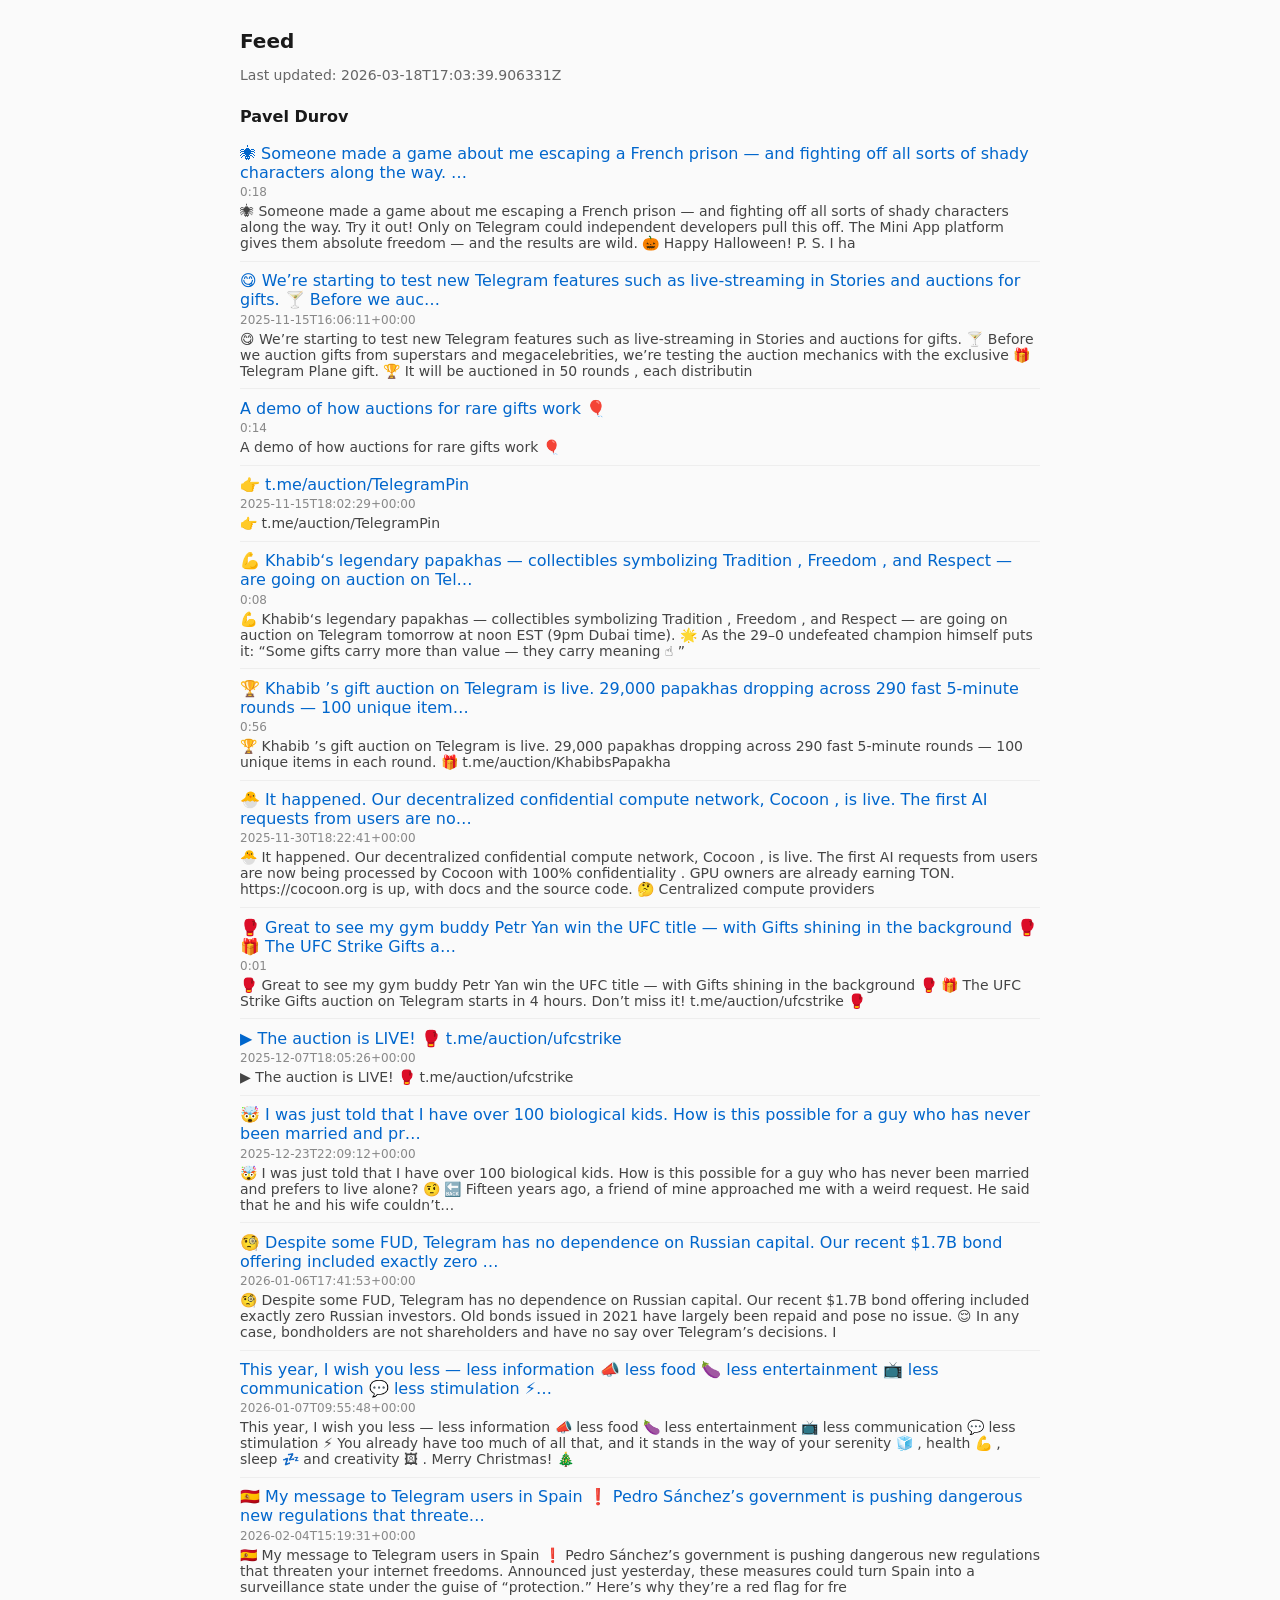
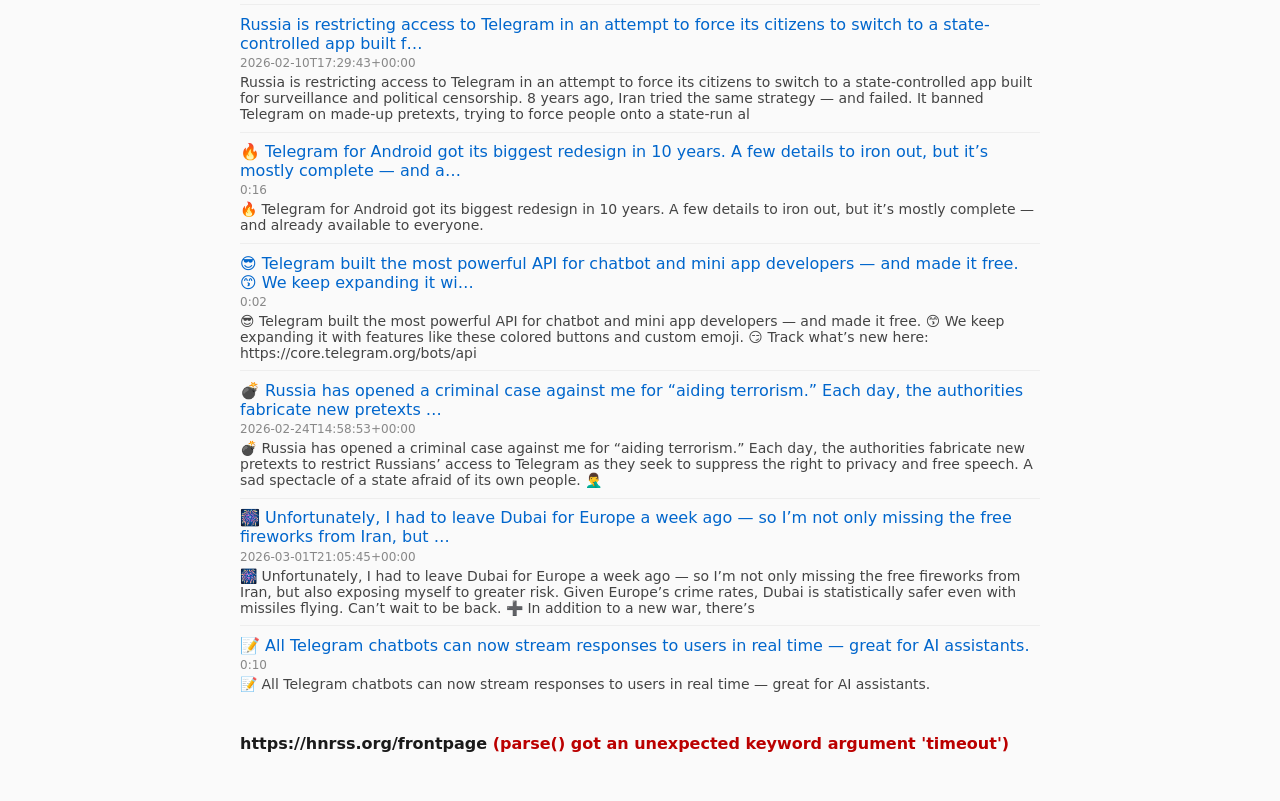
==== index.html @ e2b56150 "fix: add index.html at repo root for Pages when source is root Made-with: Cursor" ====
<!DOCTYPE html>
<html lang="en">
<head>
  <meta charset="UTF-8">
  <meta name="viewport" content="width=device-width, initial-scale=1.0">
  <title>Feed</title>
  <style>
    * { box-sizing: border-box; }
    body { font-family: system-ui, sans-serif; max-width: 52rem; margin: 0 auto; padding: 1rem; color: #1a1a1a; background: #fafafa; }
    h1 { font-size: 1.25rem; margin-bottom: 0.5rem; }
    .meta { color: #666; font-size: 0.875rem; margin-bottom: 1.5rem; }
    section { margin-bottom: 2rem; }
    .source-title { font-size: 1rem; font-weight: 600; margin-bottom: 0.5rem; }
    .source-title a { color: inherit; text-decoration: none; }
    .source-title a:hover { text-decoration: underline; }
    .items { list-style: none; padding: 0; margin: 0; }
    .item { padding: 0.6rem 0; border-bottom: 1px solid #eee; }
    .item:last-child { border-bottom: none; }
    .item a { color: #0066cc; text-decoration: none; }
    .item a:hover { text-decoration: underline; }
    .item-date { font-size: 0.75rem; color: #888; margin-top: 0.2rem; }
    .item-snippet { font-size: 0.875rem; color: #444; margin-top: 0.25rem; }
    #loading { color: #666; }
    #error { color: #b00; }
  </style>
</head>
<body>
  <h1>Feed</h1>
  <p class="meta" id="updated">Loading…</p>
  <div id="content"></div>
  <p id="loading">Loading feed…</p>
  <p id="error" style="display:none;"></p>
  <script>window.FEED_URL = 'docs/data/feed.json';</script>
  <script src="docs/app.js"></script>
</body>
</html>
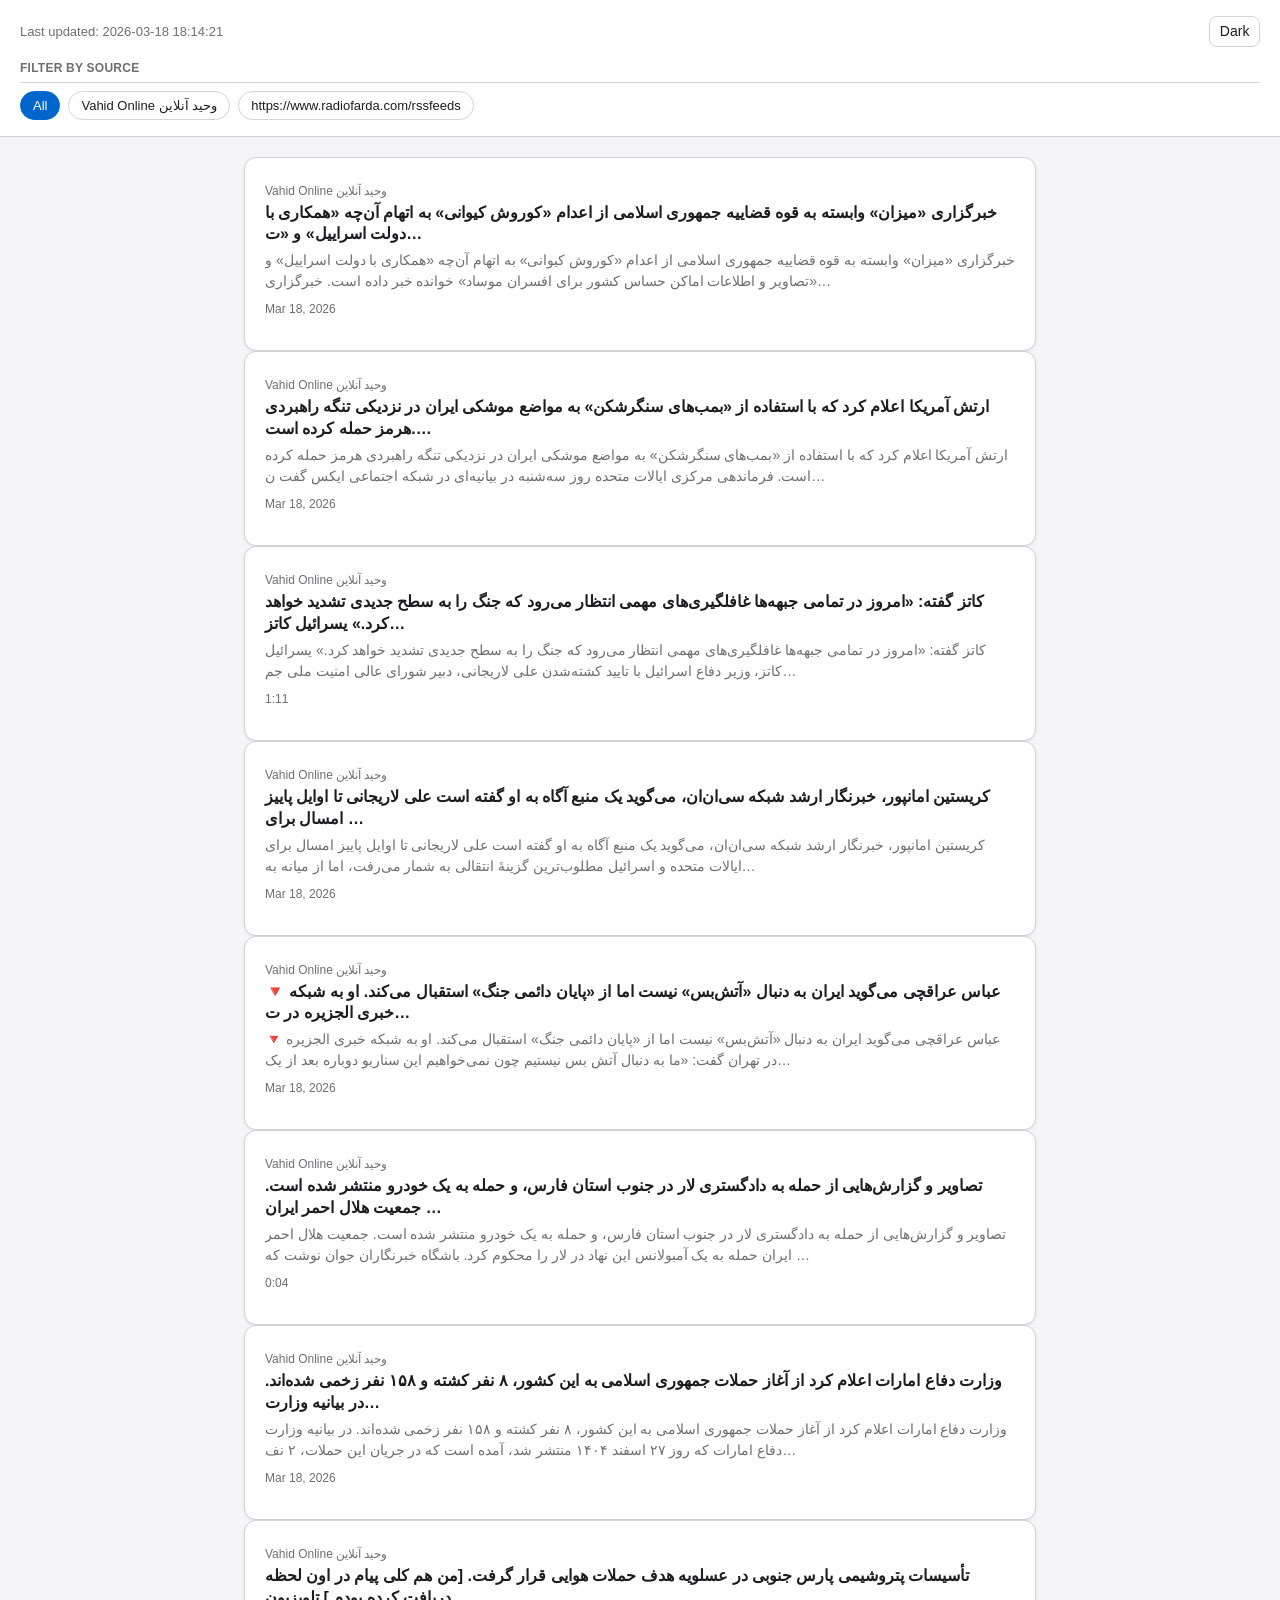
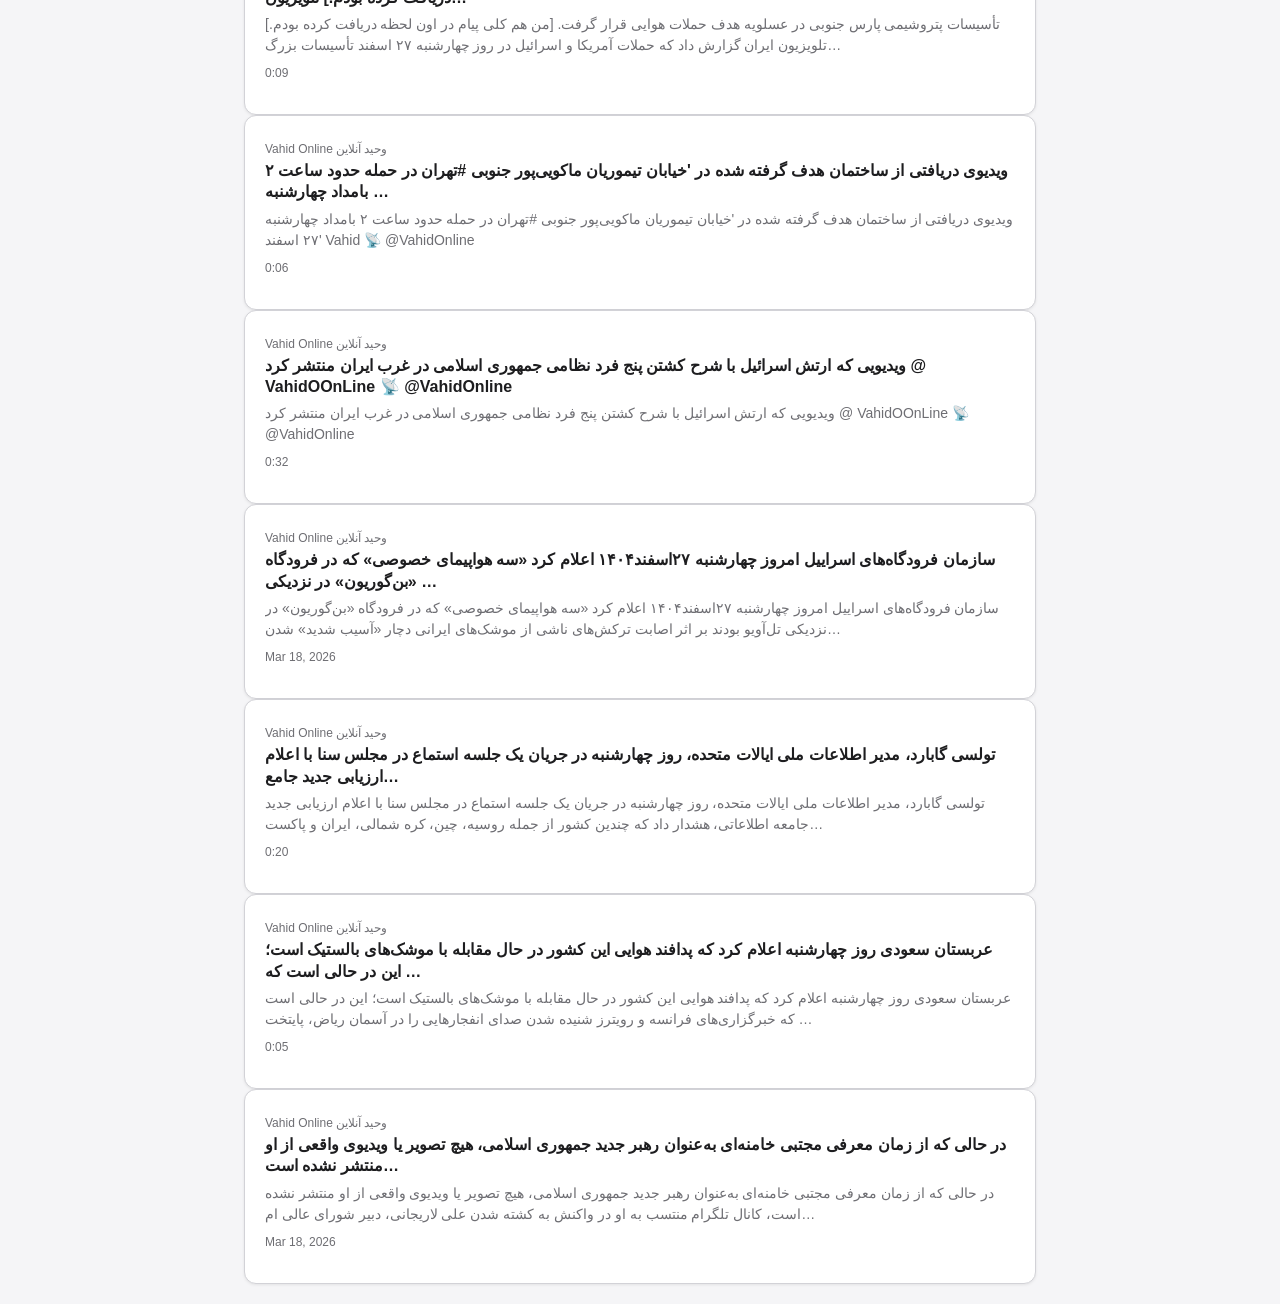
==== commit 5001dac3: "upgrade" ====
--- a/index.html
+++ b/index.html
@@ -4,32 +4,39 @@
   <meta charset="UTF-8">
   <meta name="viewport" content="width=device-width, initial-scale=1.0">
   <title>Feed</title>
-  <style>
-    * { box-sizing: border-box; }
-    body { font-family: system-ui, sans-serif; max-width: 52rem; margin: 0 auto; padding: 1rem; color: #1a1a1a; background: #fafafa; }
-    h1 { font-size: 1.25rem; margin-bottom: 0.5rem; }
-    .meta { color: #666; font-size: 0.875rem; margin-bottom: 1.5rem; }
-    section { margin-bottom: 2rem; }
-    .source-title { font-size: 1rem; font-weight: 600; margin-bottom: 0.5rem; }
-    .source-title a { color: inherit; text-decoration: none; }
-    .source-title a:hover { text-decoration: underline; }
-    .items { list-style: none; padding: 0; margin: 0; }
-    .item { padding: 0.6rem 0; border-bottom: 1px solid #eee; }
-    .item:last-child { border-bottom: none; }
-    .item a { color: #0066cc; text-decoration: none; }
-    .item a:hover { text-decoration: underline; }
-    .item-date { font-size: 0.75rem; color: #888; margin-top: 0.2rem; }
-    .item-snippet { font-size: 0.875rem; color: #444; margin-top: 0.25rem; }
-    #loading { color: #666; }
-    #error { color: #b00; }
-  </style>
+  <link rel="stylesheet" href="docs/styles.css">
 </head>
 <body>
-  <h1>Feed</h1>
-  <p class="meta" id="updated">Loading…</p>
-  <div id="content"></div>
-  <p id="loading">Loading feed…</p>
-  <p id="error" style="display:none;"></p>
+  <header class="app-header">
+    <div class="app-header__row">
+      <div class="app-header__meta">
+        <span id="updated">Loading…</span>
+        <span class="app-header__daterange" id="daterange" aria-hidden="true"></span>
+      </div>
+      <button type="button" class="theme-toggle" id="theme-toggle" aria-label="Toggle theme">Theme</button>
+    </div>
+    <p class="filters-label">Filter by source</p>
+    <div class="filters" id="filters" aria-label="Filter by source"></div>
+  </header>
+
+  <main class="main">
+    <p class="loading" id="loading">Loading feed…</p>
+    <p class="error-msg" id="error" style="display: none;"></p>
+    <ul class="card-list" id="card-list" style="display: none;"></ul>
+  </main>
+
+  <div class="reader-overlay" id="reader-overlay" role="dialog" aria-modal="true" aria-label="Article">
+    <article class="reader" id="reader">
+      <div class="reader__header">
+        <button type="button" class="reader__close" id="reader-close" aria-label="Close">← Back</button>
+        <p class="reader__meta" id="reader-meta"></p>
+        <h1 class="reader__title" id="reader-title"></h1>
+        <a class="reader__open-original" id="reader-original" href="#" target="_blank" rel="noopener">Open original</a>
+      </div>
+      <div class="reader__body" id="reader-body"></div>
+    </article>
+  </div>
+
   <script>window.FEED_URL = 'docs/data/feed.json';</script>
   <script src="docs/app.js"></script>
 </body>
--- a/docs/styles.css
+++ b/docs/styles.css
@@ -0,0 +1,348 @@
+/* Mobile-first feed UI with light/dark theme */
+:root {
+  --bg: #f5f5f7;
+  --bg-elevated: #fff;
+  --text: #1d1d1f;
+  --text-muted: #6e6e73;
+  --accent: #0066cc;
+  --accent-hover: #0052a3;
+  --border: #d2d2d7;
+  --card-shadow: 0 1px 3px rgba(0, 0, 0, 0.08);
+  --reader-bg: #fff;
+  --header-bg: rgba(255, 255, 255, 0.92);
+  --filter-active-bg: #0066cc;
+  --filter-active-text: #fff;
+}
+
+[data-theme="dark"] {
+  --bg: #1c1c1e;
+  --bg-elevated: #2c2c2e;
+  --text: #f5f5f7;
+  --text-muted: #98989d;
+  --accent: #0a84ff;
+  --accent-hover: #409cff;
+  --border: #38383a;
+  --card-shadow: 0 1px 3px rgba(0, 0, 0, 0.3);
+  --reader-bg: #1c1c1e;
+  --header-bg: rgba(28, 28, 30, 0.92);
+  --filter-active-bg: #0a84ff;
+  --filter-active-text: #fff;
+}
+
+*,
+*::before,
+*::after {
+  box-sizing: border-box;
+}
+
+html {
+  font-size: 16px;
+  -webkit-text-size-adjust: 100%;
+}
+
+body {
+  margin: 0;
+  font-family: -apple-system, BlinkMacSystemFont, "Segoe UI", Roboto, "Helvetica Neue", Arial, sans-serif;
+  background: var(--bg);
+  color: var(--text);
+  line-height: 1.5;
+  min-height: 100vh;
+}
+
+/* Header */
+.app-header {
+  position: sticky;
+  top: 0;
+  z-index: 10;
+  background: var(--header-bg);
+  backdrop-filter: saturate(180%) blur(12px);
+  -webkit-backdrop-filter: saturate(180%) blur(12px);
+  border-bottom: 1px solid var(--border);
+  padding: 0.75rem 1rem;
+}
+
+.app-header__row {
+  display: flex;
+  align-items: center;
+  justify-content: space-between;
+  gap: 0.75rem;
+  flex-wrap: wrap;
+}
+
+.app-header__meta {
+  font-size: 0.8125rem;
+  color: var(--text-muted);
+}
+
+.app-header__daterange {
+  display: block;
+  margin-top: 0.25rem;
+}
+
+/* Theme toggle */
+.theme-toggle {
+  display: inline-flex;
+  align-items: center;
+  gap: 0.25rem;
+  padding: 0.4rem 0.6rem;
+  font-size: 0.875rem;
+  background: var(--bg-elevated);
+  border: 1px solid var(--border);
+  border-radius: 8px;
+  color: var(--text);
+  cursor: pointer;
+  -webkit-tap-highlight-color: transparent;
+}
+
+.theme-toggle:hover {
+  background: var(--border);
+}
+
+.theme-toggle:focus-visible {
+  outline: 2px solid var(--accent);
+  outline-offset: 2px;
+}
+
+/* Filters */
+.filters-label {
+  font-size: 0.75rem;
+  font-weight: 600;
+  color: var(--text-muted);
+  margin: 0.75rem 0 0.35rem 0;
+  text-transform: uppercase;
+  letter-spacing: 0.02em;
+}
+
+.filters {
+  display: flex;
+  flex-wrap: wrap;
+  gap: 0.5rem;
+  margin-top: 0.35rem;
+  padding-top: 0.5rem;
+  border-top: 1px solid var(--border);
+}
+
+.filter-chip {
+  padding: 0.35rem 0.75rem;
+  font-size: 0.8125rem;
+  border-radius: 999px;
+  border: 1px solid var(--border);
+  background: var(--bg-elevated);
+  color: var(--text);
+  cursor: pointer;
+  -webkit-tap-highlight-color: transparent;
+}
+
+.filter-chip:hover {
+  border-color: var(--accent);
+  color: var(--accent);
+}
+
+.filter-chip.is-active {
+  background: var(--filter-active-bg);
+  border-color: var(--filter-active-bg);
+  color: var(--filter-active-text);
+}
+
+/* Main content */
+.main {
+  max-width: 52rem;
+  margin: 0 auto;
+  padding: 1rem;
+  padding-bottom: 2rem;
+}
+
+.loading,
+.error-msg {
+  padding: 2rem;
+  text-align: center;
+  color: var(--text-muted);
+}
+
+.error-msg {
+  color: #c00;
+}
+
+[data-theme="dark"] .error-msg {
+  color: #ff6b6b;
+}
+
+/* Card list */
+.card-list {
+  list-style: none;
+  margin: 0;
+  padding: 0;
+  display: flex;
+  flex-direction: column;
+  gap: 0.75rem;
+}
+
+.card {
+  background: var(--bg-elevated);
+  border-radius: 12px;
+  border: 1px solid var(--border);
+  box-shadow: var(--card-shadow);
+  padding: 1rem;
+  cursor: pointer;
+  -webkit-tap-highlight-color: transparent;
+  transition: box-shadow 0.2s, border-color 0.2s;
+}
+
+.card:hover,
+.card:focus-visible {
+  border-color: var(--accent);
+  box-shadow: 0 2px 8px rgba(0, 102, 204, 0.15);
+}
+
+[data-theme="dark"] .card:hover,
+[data-theme="dark"] .card:focus-visible {
+  box-shadow: 0 2px 12px rgba(10, 132, 255, 0.25);
+}
+
+.card__source {
+  font-size: 0.75rem;
+  color: var(--text-muted);
+  margin-bottom: 0.25rem;
+}
+
+.card__title {
+  font-size: 1rem;
+  font-weight: 600;
+  margin: 0 0 0.35rem 0;
+  line-height: 1.35;
+}
+
+.card__snippet {
+  font-size: 0.875rem;
+  color: var(--text-muted);
+  margin: 0;
+  display: -webkit-box;
+  -webkit-line-clamp: 2;
+  -webkit-box-orient: vertical;
+  overflow: hidden;
+}
+
+.card__date {
+  font-size: 0.75rem;
+  color: var(--text-muted);
+  margin-top: 0.5rem;
+}
+
+/* Article reader overlay */
+.reader-overlay {
+  position: fixed;
+  inset: 0;
+  z-index: 20;
+  background: var(--reader-bg);
+  overflow: auto;
+  -webkit-overflow-scrolling: touch;
+  display: none;
+}
+
+.reader-overlay.is-open {
+  display: block;
+}
+
+.reader {
+  max-width: 42rem;
+  margin: 0 auto;
+  padding: 1rem;
+  padding-bottom: 3rem;
+}
+
+.reader__header {
+  position: sticky;
+  top: 0;
+  z-index: 1;
+  background: var(--reader-bg);
+  padding-bottom: 0.75rem;
+  border-bottom: 1px solid var(--border);
+  margin-bottom: 1rem;
+}
+
+.reader__close {
+  display: inline-flex;
+  align-items: center;
+  gap: 0.35rem;
+  padding: 0.5rem 0;
+  font-size: 0.875rem;
+  color: var(--accent);
+  background: none;
+  border: none;
+  cursor: pointer;
+  margin-bottom: 0.5rem;
+  -webkit-tap-highlight-color: transparent;
+}
+
+.reader__close:hover {
+  color: var(--accent-hover);
+}
+
+.reader__meta {
+  font-size: 0.8125rem;
+  color: var(--text-muted);
+  margin-bottom: 0.25rem;
+}
+
+.reader__title {
+  font-size: 1.375rem;
+  font-weight: 700;
+  line-height: 1.3;
+  margin: 0 0 0.75rem 0;
+}
+
+.reader__open-original {
+  display: inline-block;
+  font-size: 0.875rem;
+  color: var(--accent);
+  text-decoration: none;
+  margin-bottom: 1rem;
+}
+
+.reader__open-original:hover {
+  text-decoration: underline;
+}
+
+.reader__body {
+  font-size: 1rem;
+  line-height: 1.65;
+  white-space: pre-wrap;
+  word-wrap: break-word;
+}
+
+.reader__body.reader__body--html {
+  white-space: normal;
+}
+
+.reader__body.reader__body--html p {
+  margin: 0 0 0.75rem 0;
+}
+
+/* RTL support */
+[dir="rtl"] .reader__close,
+[dir="rtl"] .reader__open-original {
+  direction: rtl;
+}
+
+/* Larger screens */
+@media (min-width: 640px) {
+  .app-header {
+    padding: 1rem 1.25rem;
+  }
+
+  .main {
+    padding: 1.25rem;
+  }
+
+  .card {
+    padding: 1.25rem;
+  }
+
+  .reader {
+    padding: 1.5rem;
+  }
+
+  .reader__title {
+    font-size: 1.5rem;
+  }
+}
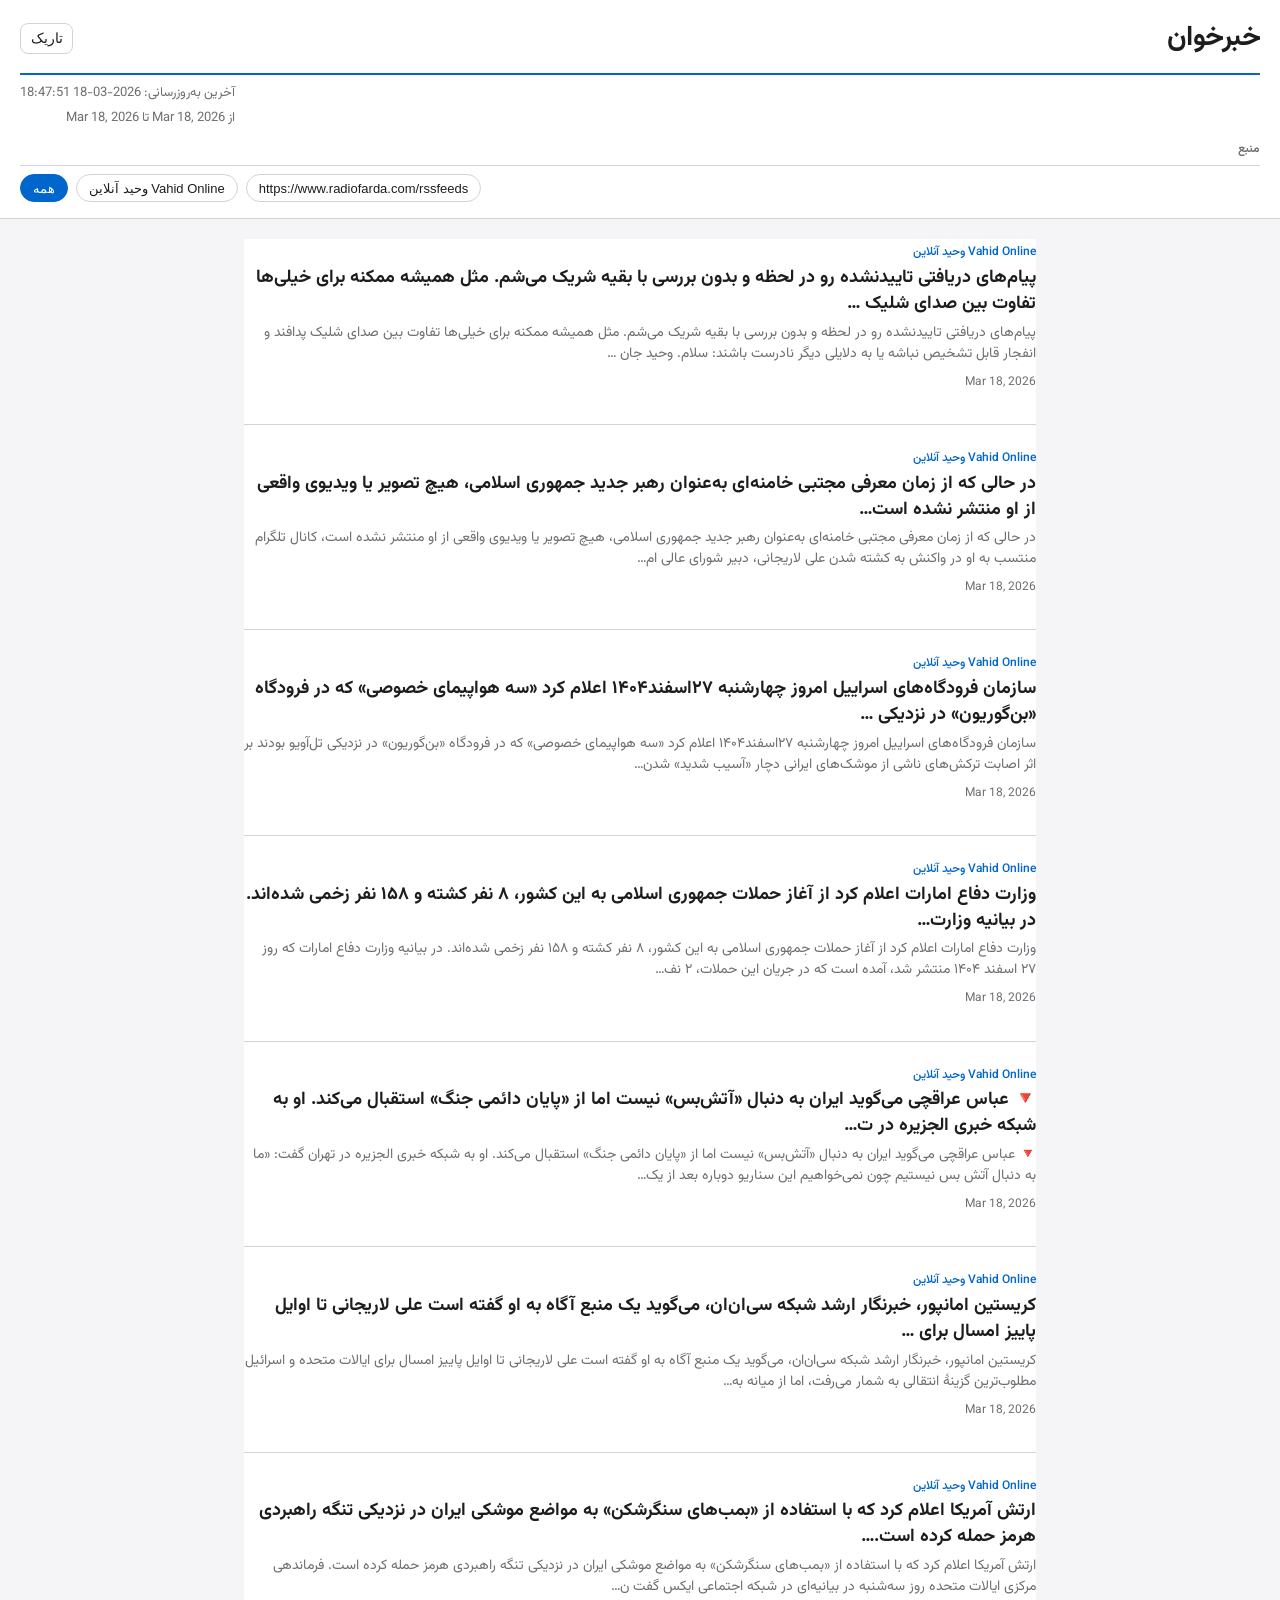
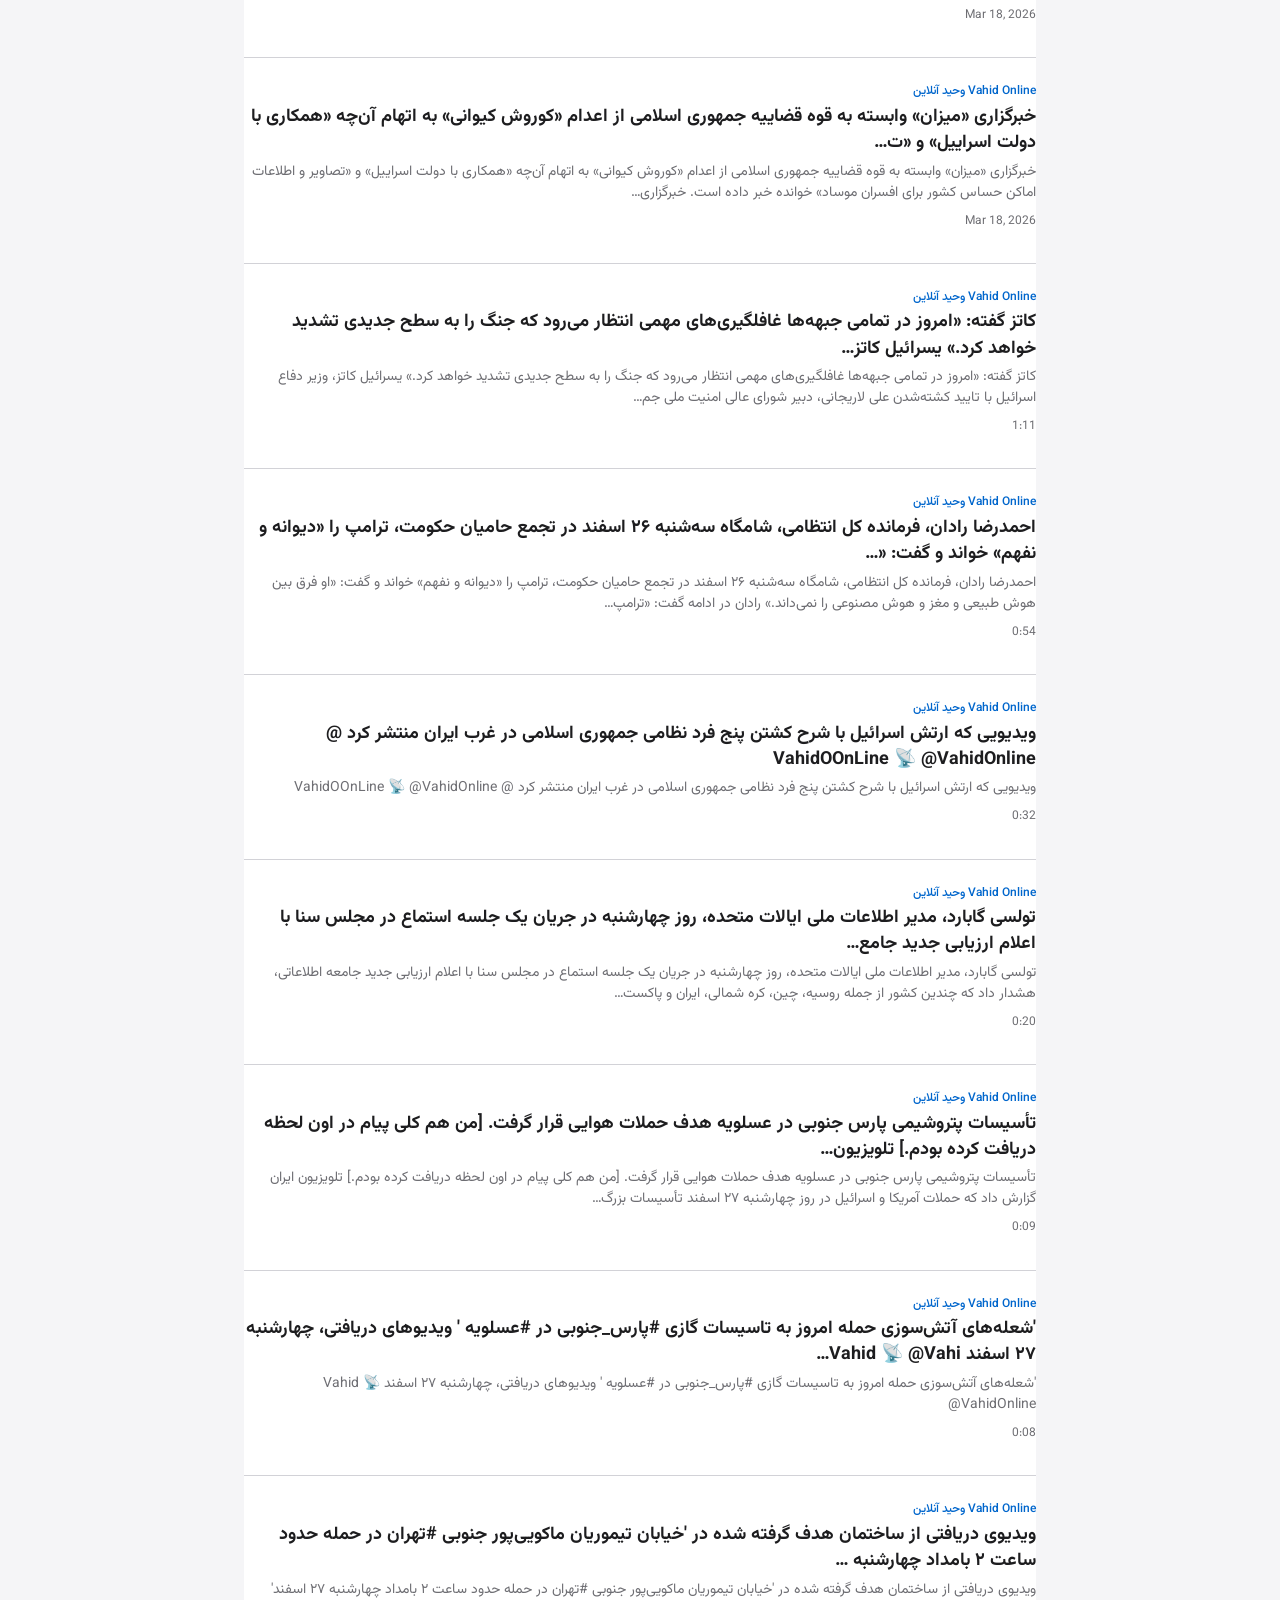
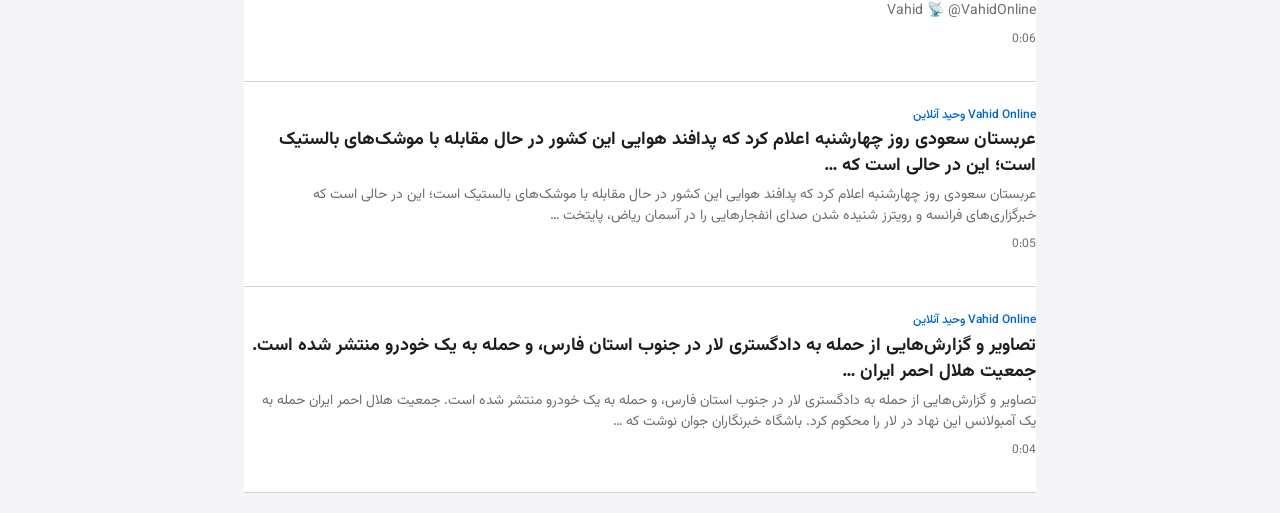
==== commit 1f99ada2: "upgrade" ====
--- a/index.html
+++ b/index.html
@@ -1,37 +1,43 @@
 <!DOCTYPE html>
-<html lang="en">
+<html lang="fa" dir="rtl">
 <head>
   <meta charset="UTF-8">
   <meta name="viewport" content="width=device-width, initial-scale=1.0">
-  <title>Feed</title>
+  <title>خبرخوان</title>
+  <link rel="preconnect" href="https://fonts.googleapis.com">
+  <link rel="preconnect" href="https://fonts.gstatic.com" crossorigin>
+  <link href="https://fonts.googleapis.com/css2?family=Vazirmatn:wght@400;500;600;700&display=swap" rel="stylesheet">
   <link rel="stylesheet" href="docs/styles.css">
 </head>
 <body>
   <header class="app-header">
+    <div class="masthead">
+      <h1 class="masthead__title">خبرخوان</h1>
+      <button type="button" class="theme-toggle" id="theme-toggle" aria-label="تم">تم</button>
+    </div>
     <div class="app-header__row">
       <div class="app-header__meta">
-        <span id="updated">Loading…</span>
+        <span id="updated">در حال بارگذاری…</span>
         <span class="app-header__daterange" id="daterange" aria-hidden="true"></span>
       </div>
-      <button type="button" class="theme-toggle" id="theme-toggle" aria-label="Toggle theme">Theme</button>
     </div>
-    <p class="filters-label">Filter by source</p>
-    <div class="filters" id="filters" aria-label="Filter by source"></div>
+    <p class="filters-label">منبع</p>
+    <div class="filters" id="filters" aria-label="فیلتر بر اساس منبع"></div>
   </header>
 
   <main class="main">
-    <p class="loading" id="loading">Loading feed…</p>
+    <p class="loading" id="loading">در حال بارگذاری…</p>
     <p class="error-msg" id="error" style="display: none;"></p>
     <ul class="card-list" id="card-list" style="display: none;"></ul>
   </main>
 
-  <div class="reader-overlay" id="reader-overlay" role="dialog" aria-modal="true" aria-label="Article">
+  <div class="reader-overlay" id="reader-overlay" role="dialog" aria-modal="true" aria-label="مطلب">
     <article class="reader" id="reader">
       <div class="reader__header">
-        <button type="button" class="reader__close" id="reader-close" aria-label="Close">← Back</button>
+        <button type="button" class="reader__close" id="reader-close" aria-label="بستن">← بازگشت</button>
         <p class="reader__meta" id="reader-meta"></p>
         <h1 class="reader__title" id="reader-title"></h1>
-        <a class="reader__open-original" id="reader-original" href="#" target="_blank" rel="noopener">Open original</a>
+        <a class="reader__open-original" id="reader-original" href="#" target="_blank" rel="noopener">متن اصلی</a>
       </div>
       <div class="reader__body" id="reader-body"></div>
     </article>
--- a/docs/styles.css
+++ b/docs/styles.css
@@ -1,4 +1,4 @@
-/* Mobile-first feed UI with light/dark theme */
+/* RTL news-style UI with Vazirmatn, light/dark theme */
 :root {
   --bg: #f5f5f7;
   --bg-elevated: #fff;
@@ -12,6 +12,7 @@
   --header-bg: rgba(255, 255, 255, 0.92);
   --filter-active-bg: #0066cc;
   --filter-active-text: #fff;
+  --font: "Vazirmatn", "Vazir", Tahoma, sans-serif;
 }
 
 [data-theme="dark"] {
@@ -38,15 +39,35 @@
 html {
   font-size: 16px;
   -webkit-text-size-adjust: 100%;
+  direction: rtl;
 }
 
 body {
   margin: 0;
-  font-family: -apple-system, BlinkMacSystemFont, "Segoe UI", Roboto, "Helvetica Neue", Arial, sans-serif;
+  font-family: var(--font);
   background: var(--bg);
   color: var(--text);
-  line-height: 1.5;
+  line-height: 1.6;
   min-height: 100vh;
+  text-align: right;
+}
+
+/* Masthead (news-style) */
+.masthead {
+  display: flex;
+  align-items: center;
+  justify-content: space-between;
+  gap: 1rem;
+  padding-bottom: 0.75rem;
+  margin-bottom: 0.5rem;
+  border-bottom: 2px solid var(--accent);
+}
+
+.masthead__title {
+  font-size: 1.5rem;
+  font-weight: 700;
+  margin: 0;
+  letter-spacing: -0.02em;
 }
 
 /* Header */
@@ -64,7 +85,7 @@
 .app-header__row {
   display: flex;
   align-items: center;
-  justify-content: space-between;
+  justify-content: flex-end;
   gap: 0.75rem;
   flex-wrap: wrap;
 }
@@ -109,13 +130,12 @@
   font-weight: 600;
   color: var(--text-muted);
   margin: 0.75rem 0 0.35rem 0;
-  text-transform: uppercase;
-  letter-spacing: 0.02em;
 }
 
 .filters {
   display: flex;
   flex-wrap: wrap;
+  flex-direction: row-reverse;
   gap: 0.5rem;
   margin-top: 0.35rem;
   padding-top: 0.5rem;
@@ -167,49 +187,46 @@
   color: #ff6b6b;
 }
 
-/* Card list */
+/* Card list (news-style) */
 .card-list {
   list-style: none;
   margin: 0;
   padding: 0;
   display: flex;
   flex-direction: column;
-  gap: 0.75rem;
+  gap: 0;
 }
 
 .card {
   background: var(--bg-elevated);
-  border-radius: 12px;
-  border: 1px solid var(--border);
-  box-shadow: var(--card-shadow);
-  padding: 1rem;
+  border-bottom: 1px solid var(--border);
+  padding: 1rem 0;
   cursor: pointer;
   -webkit-tap-highlight-color: transparent;
-  transition: box-shadow 0.2s, border-color 0.2s;
+  transition: background 0.15s;
 }
 
 .card:hover,
 .card:focus-visible {
-  border-color: var(--accent);
-  box-shadow: 0 2px 8px rgba(0, 102, 204, 0.15);
-}
-
-[data-theme="dark"] .card:hover,
-[data-theme="dark"] .card:focus-visible {
-  box-shadow: 0 2px 12px rgba(10, 132, 255, 0.25);
+  background: var(--border);
+}
+
+.card:first-child {
+  padding-top: 0;
 }
 
 .card__source {
   font-size: 0.75rem;
-  color: var(--text-muted);
+  font-weight: 500;
+  color: var(--accent);
   margin-bottom: 0.25rem;
 }
 
 .card__title {
-  font-size: 1rem;
-  font-weight: 600;
+  font-size: 1.0625rem;
+  font-weight: 700;
   margin: 0 0 0.35rem 0;
-  line-height: 1.35;
+  line-height: 1.45;
 }
 
 .card__snippet {
@@ -220,6 +237,7 @@
   -webkit-line-clamp: 2;
   -webkit-box-orient: vertical;
   overflow: hidden;
+  line-height: 1.5;
 }
 
 .card__date {
@@ -318,24 +336,26 @@
   margin: 0 0 0.75rem 0;
 }
 
-/* RTL support */
-[dir="rtl"] .reader__close,
-[dir="rtl"] .reader__open-original {
-  direction: rtl;
-}
-
 /* Larger screens */
 @media (min-width: 640px) {
   .app-header {
     padding: 1rem 1.25rem;
   }
 
+  .masthead__title {
+    font-size: 1.75rem;
+  }
+
   .main {
     padding: 1.25rem;
   }
 
   .card {
-    padding: 1.25rem;
+    padding: 1.25rem 0;
+  }
+
+  .card__title {
+    font-size: 1.125rem;
   }
 
   .reader {
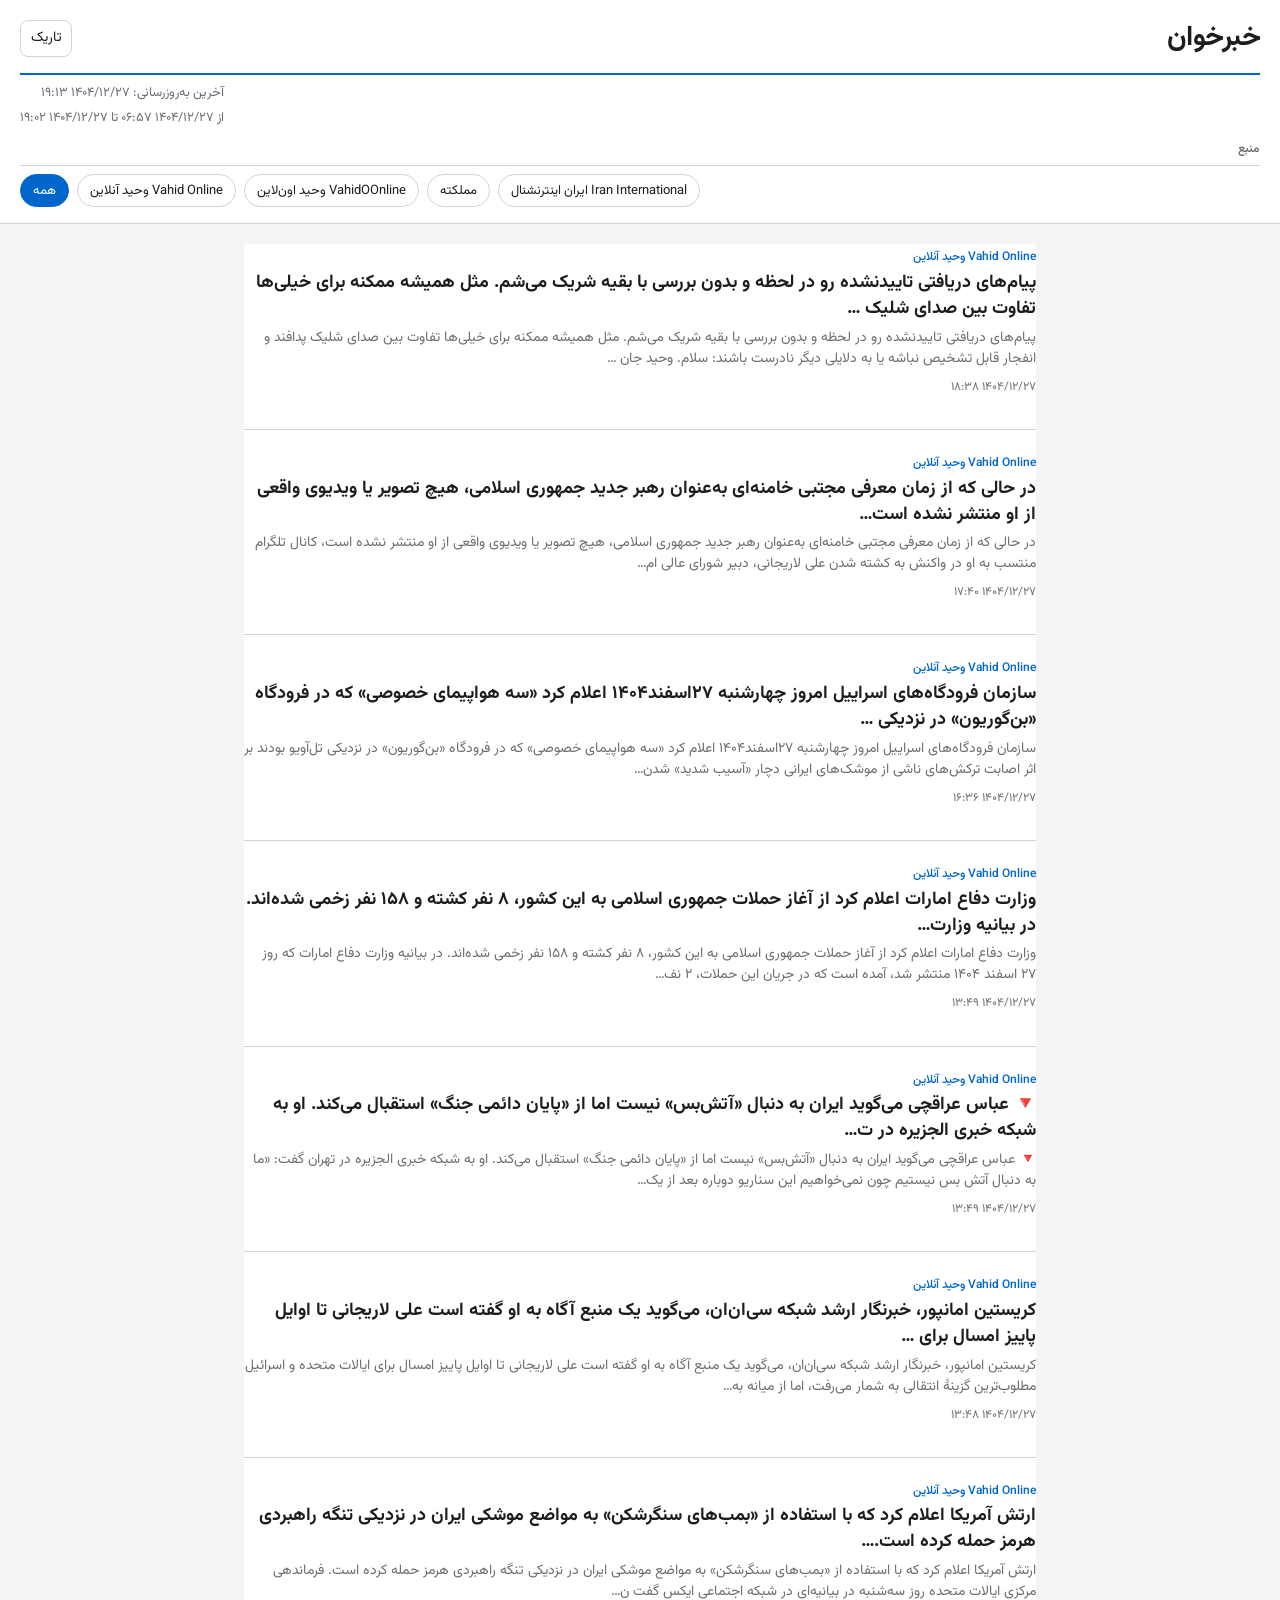
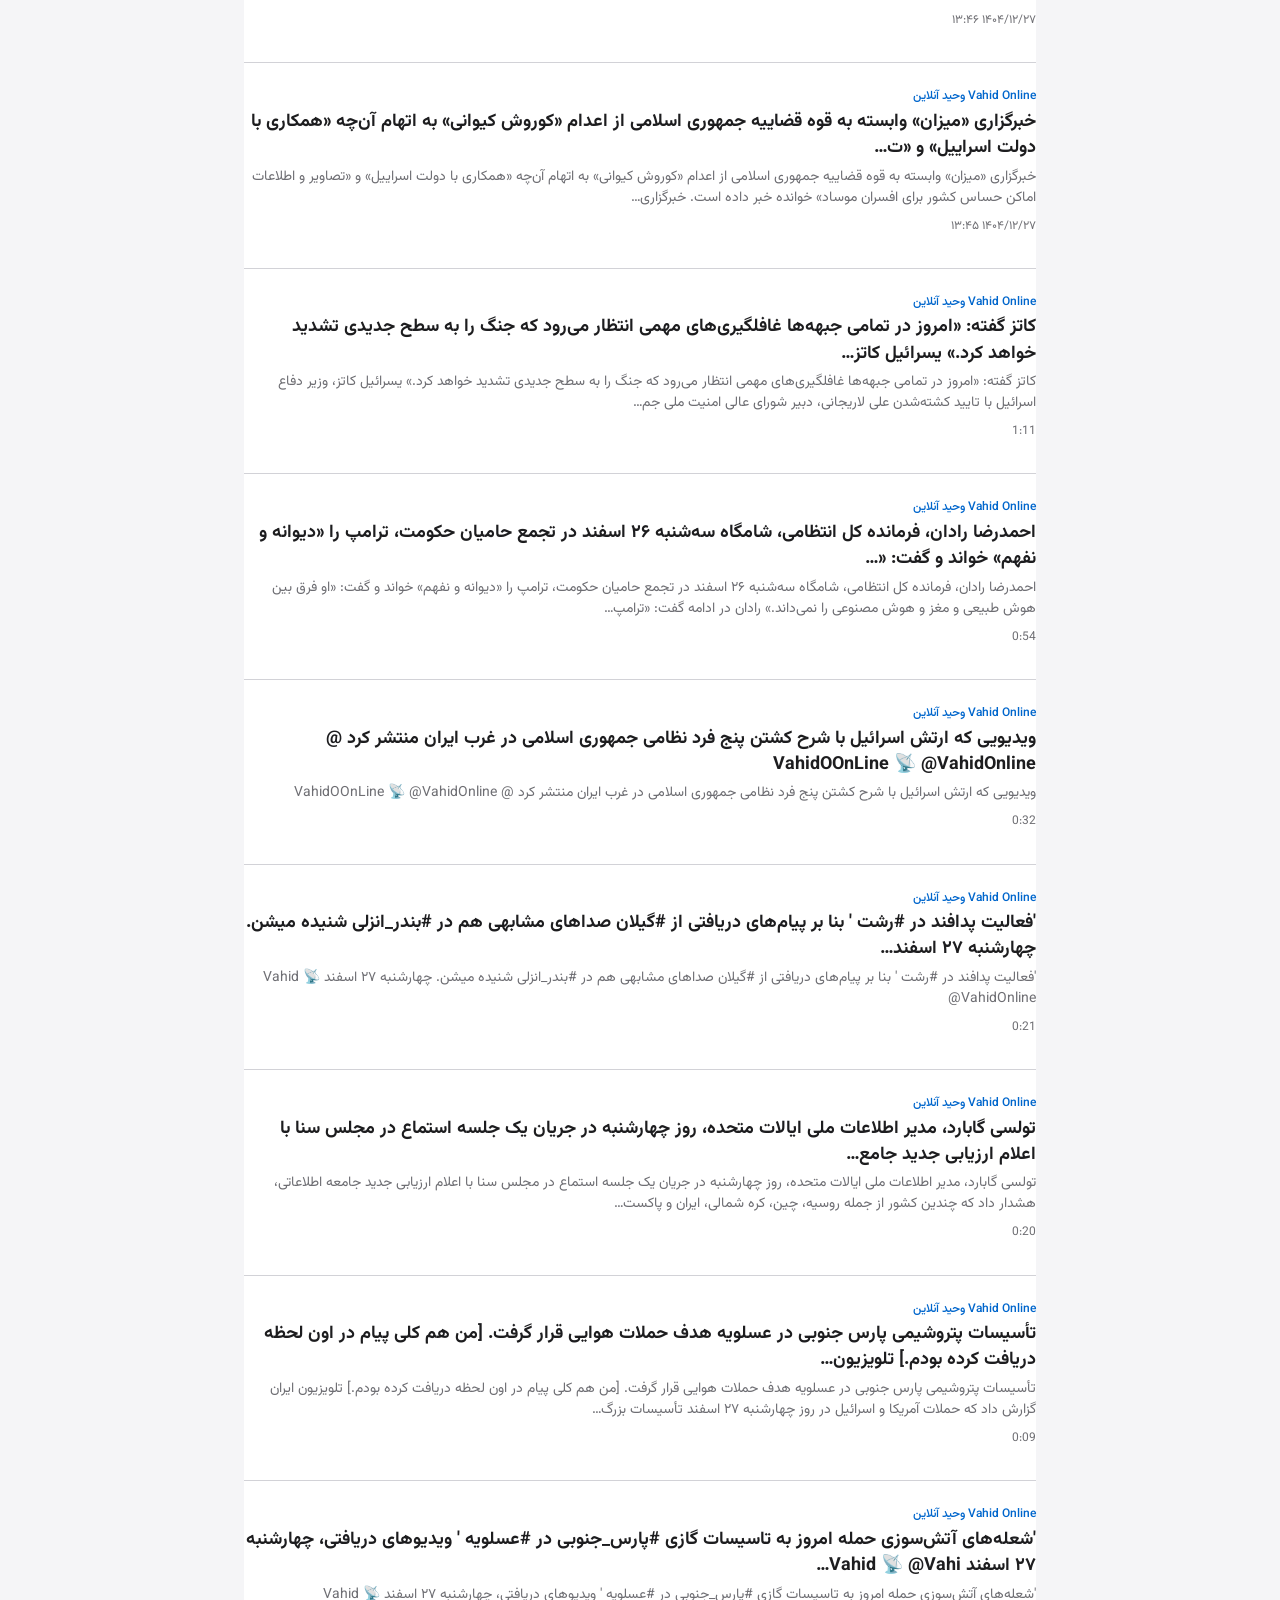
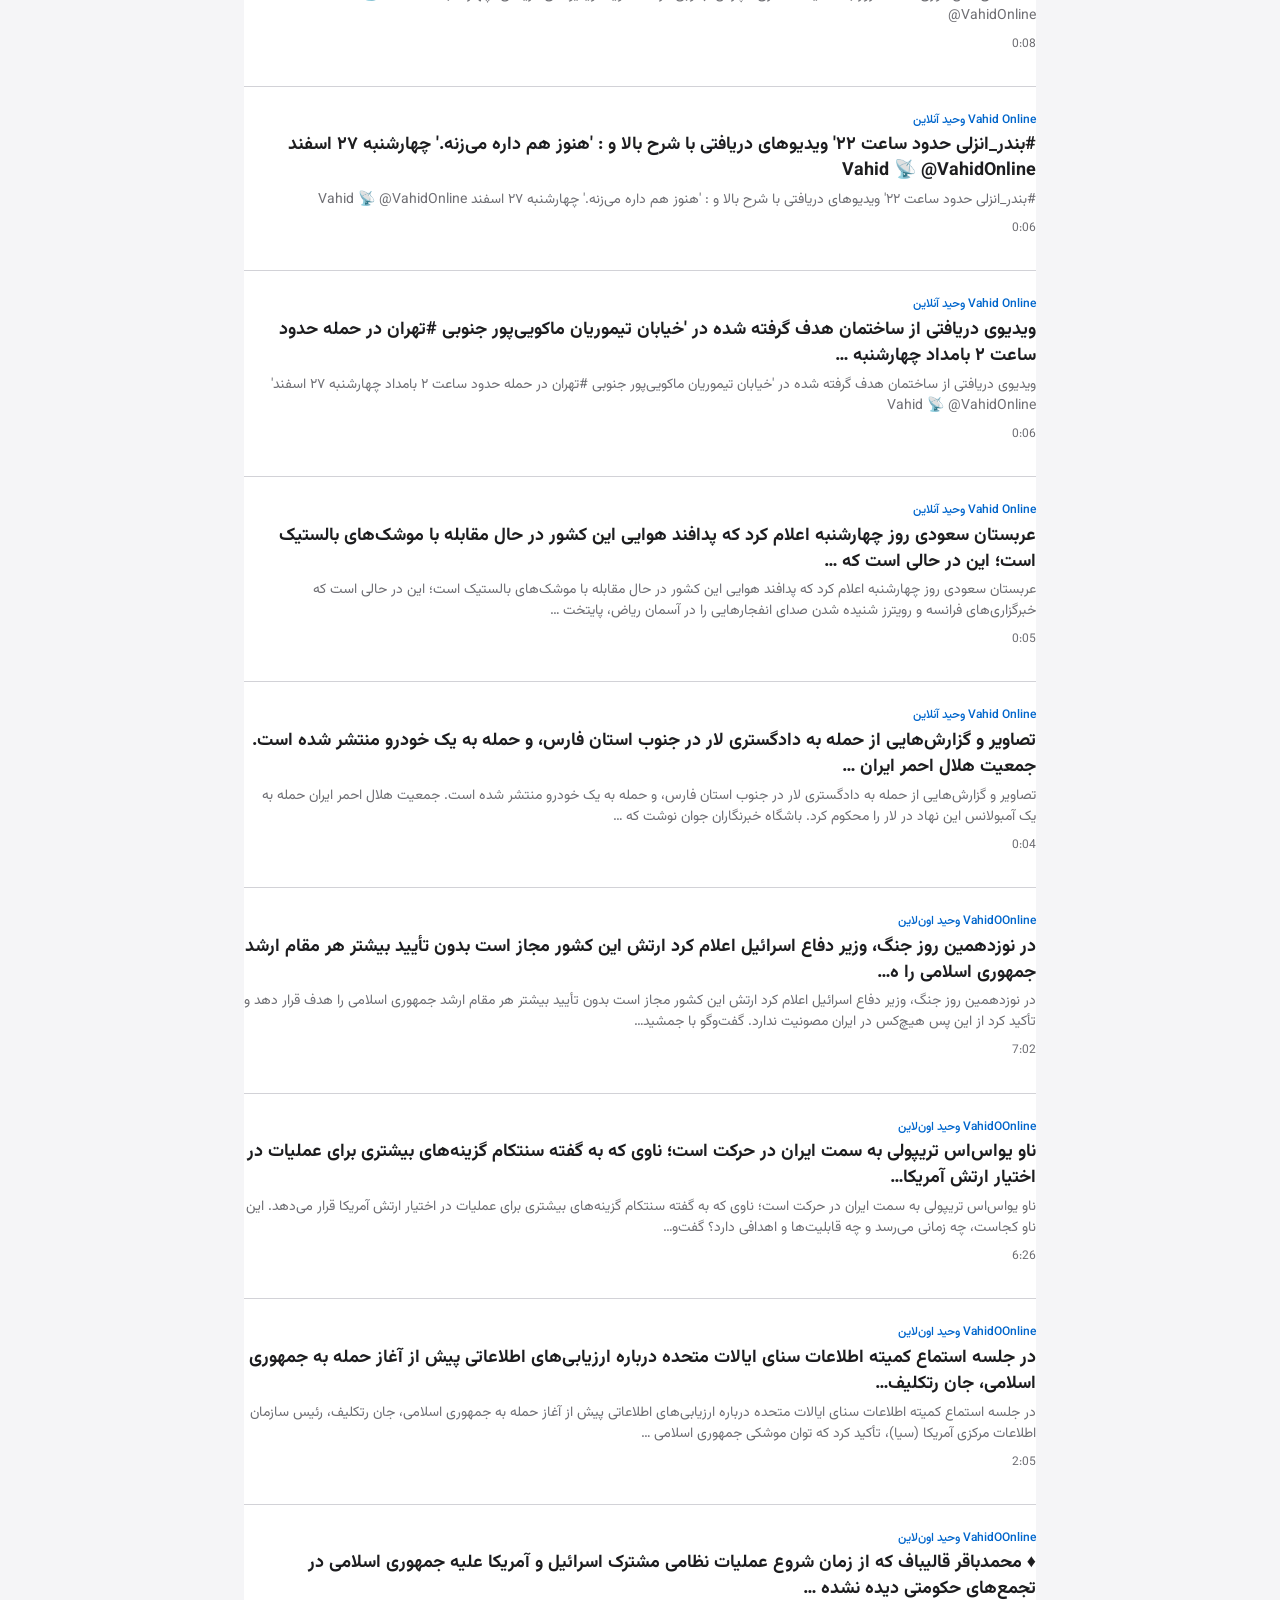
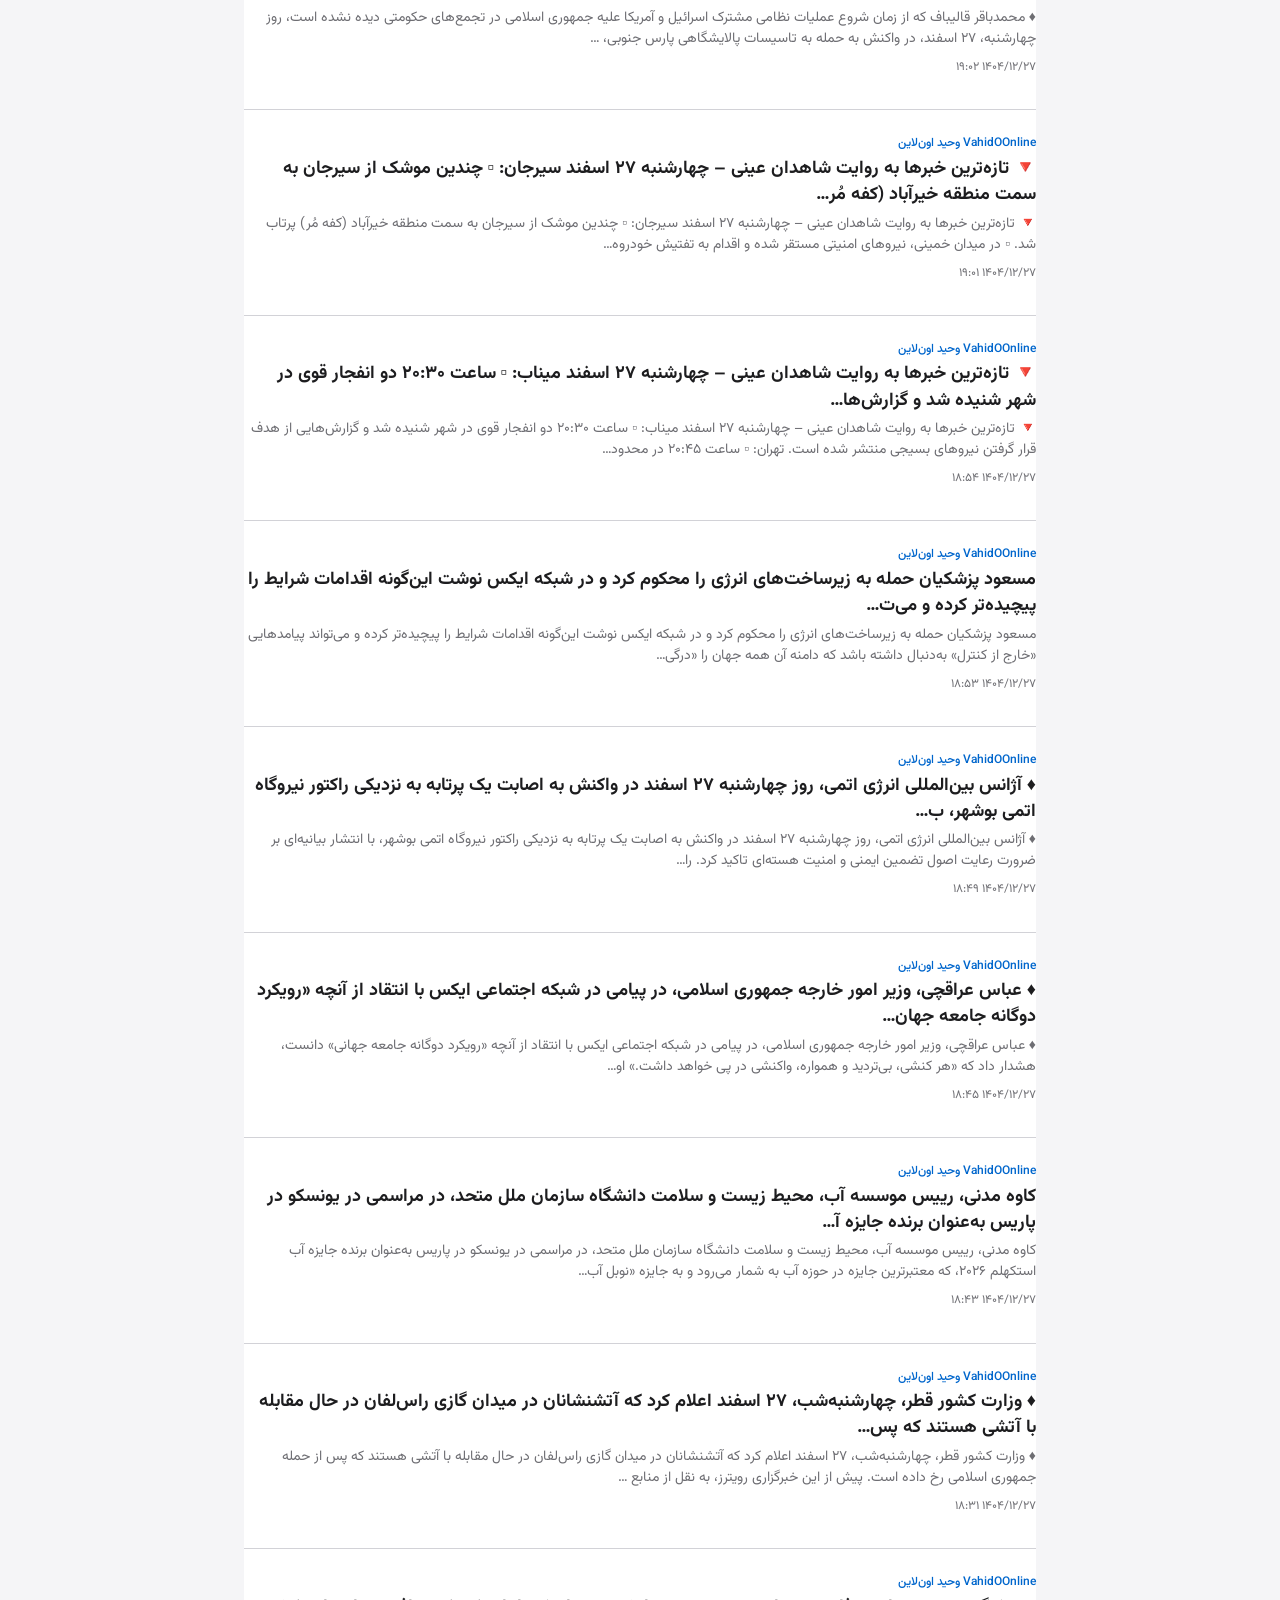
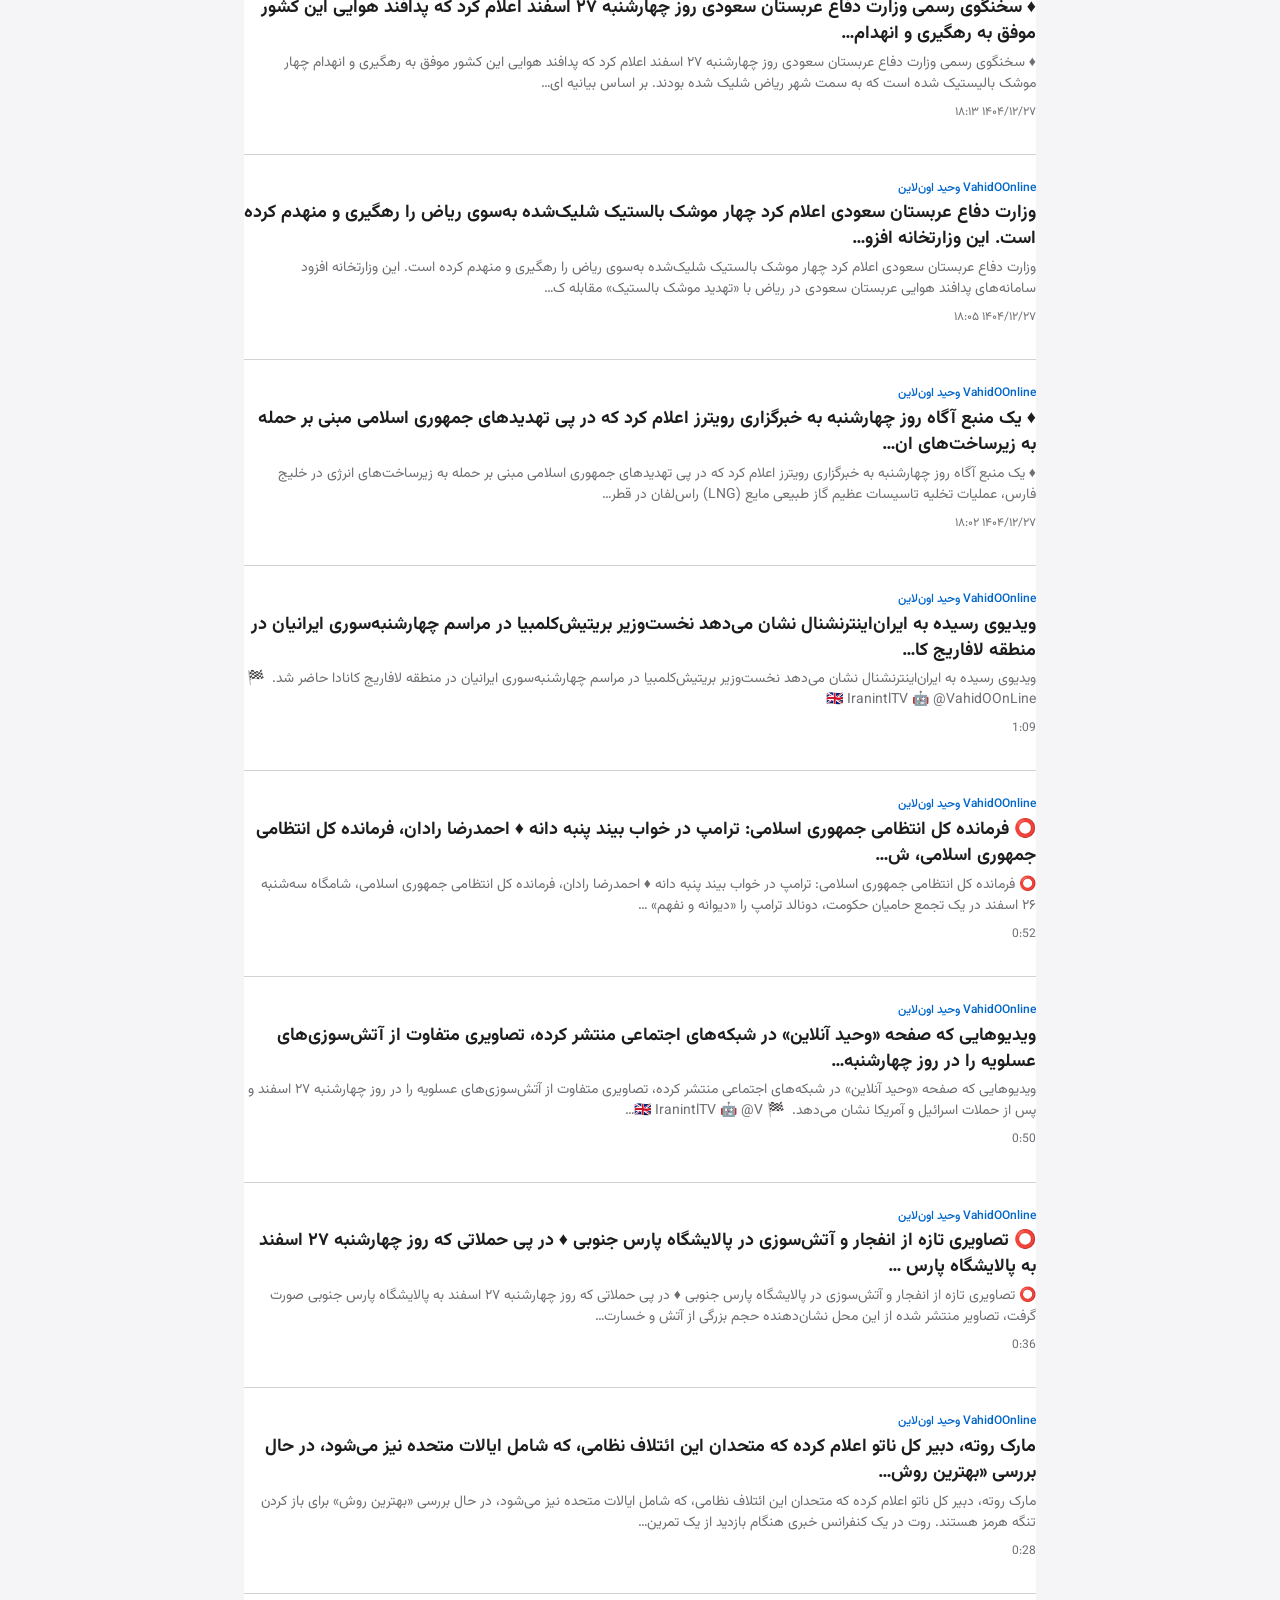
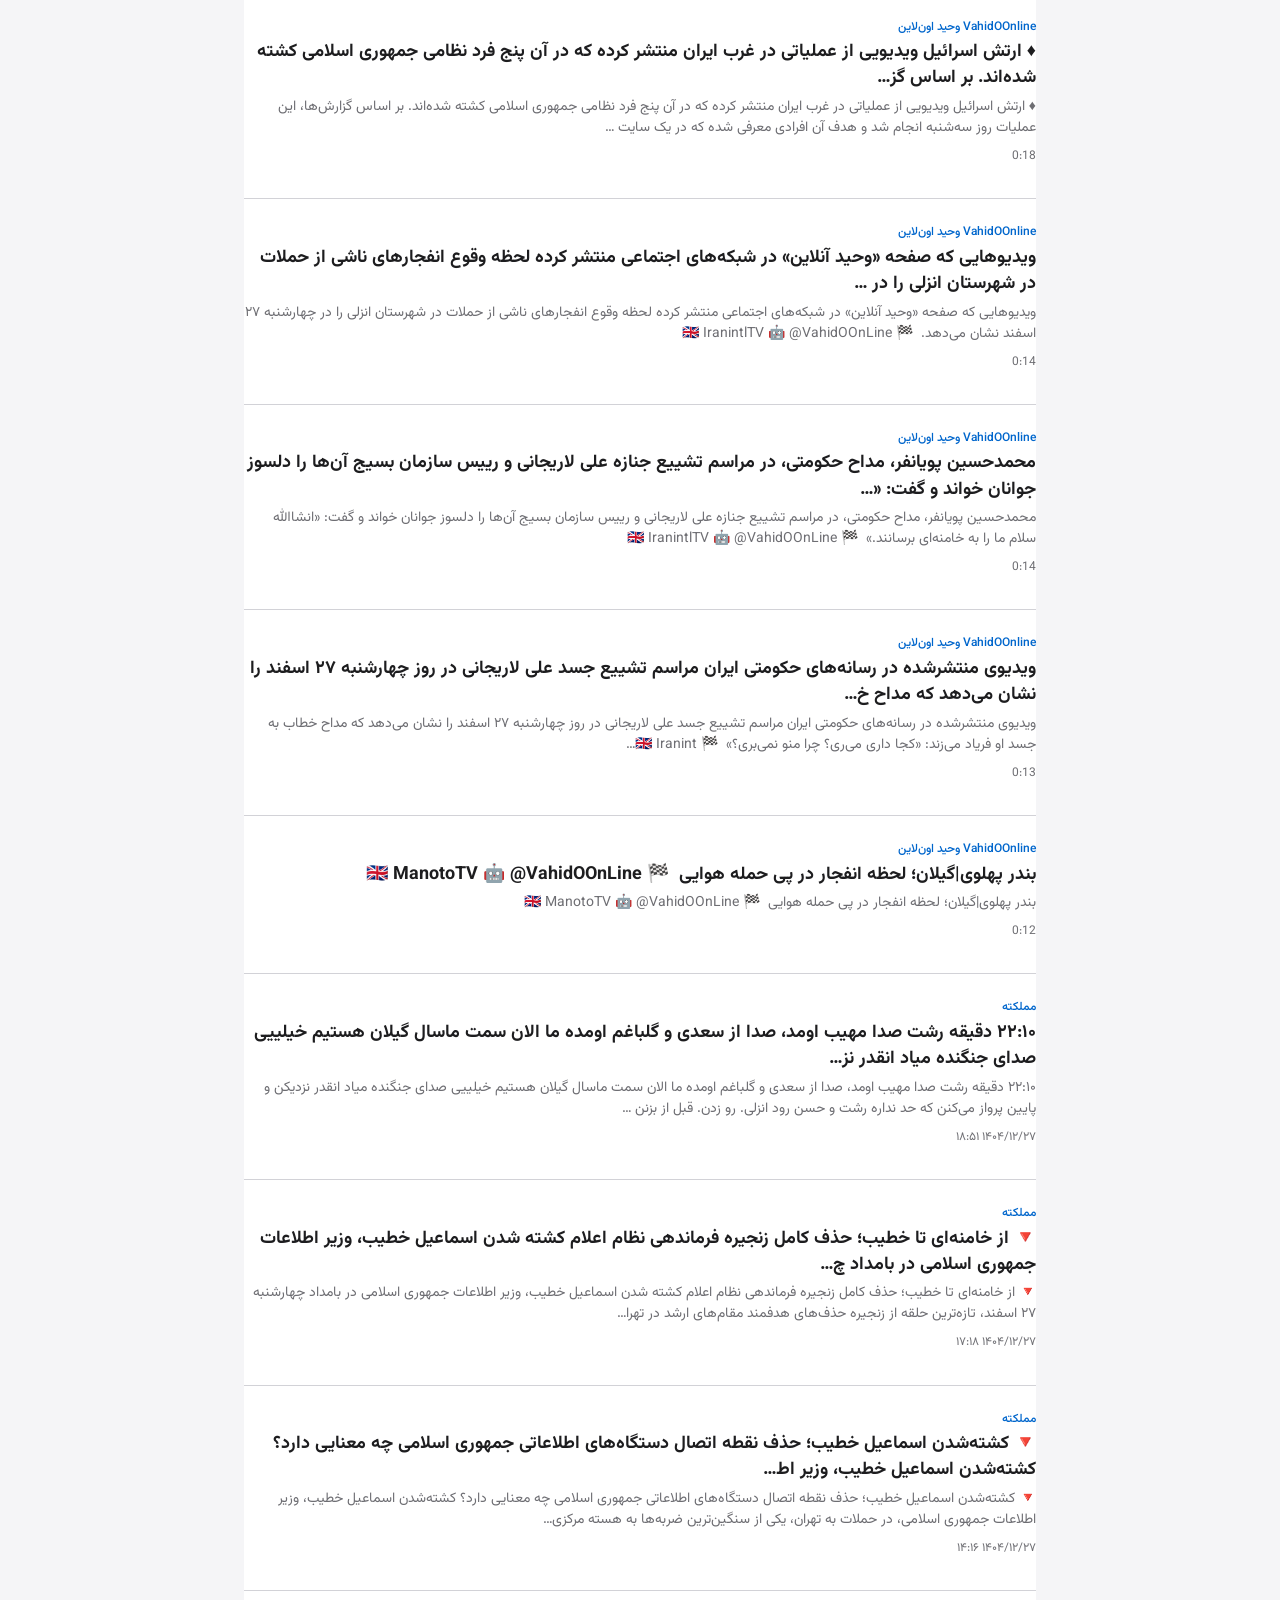
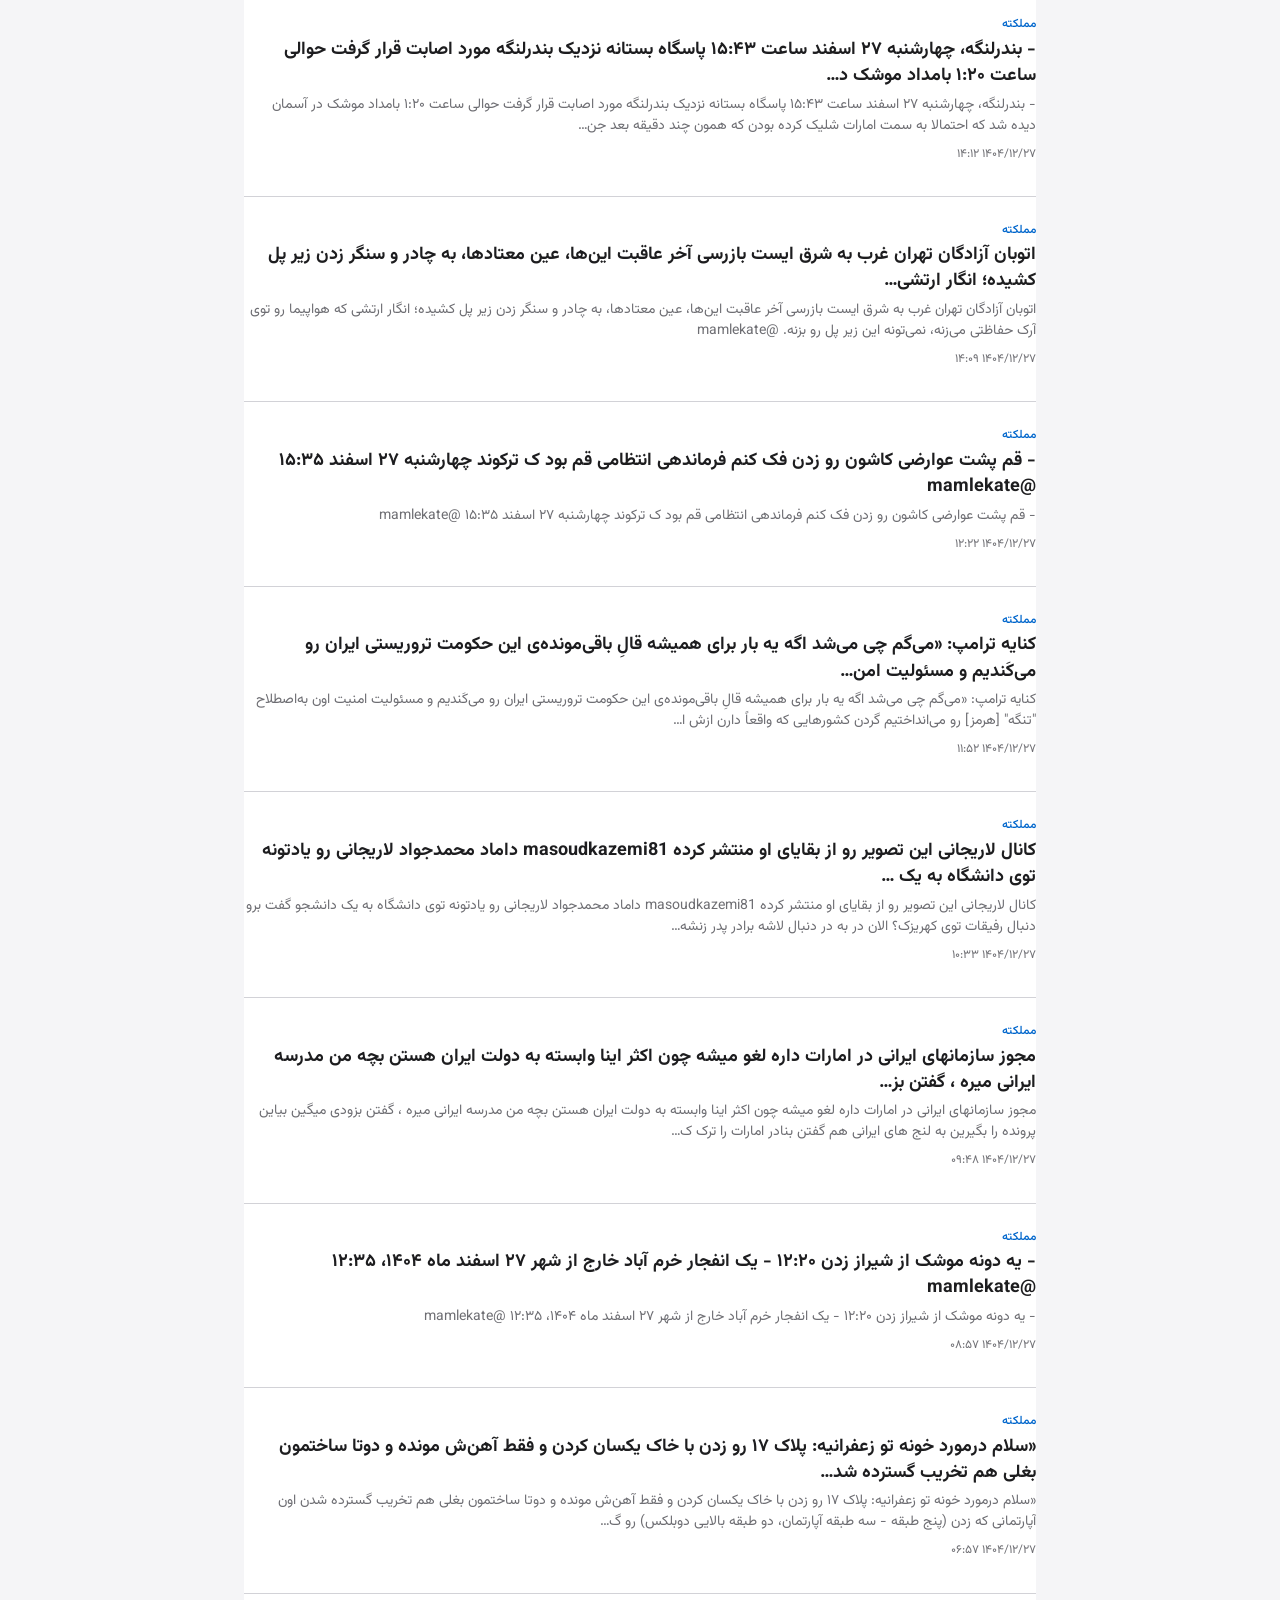
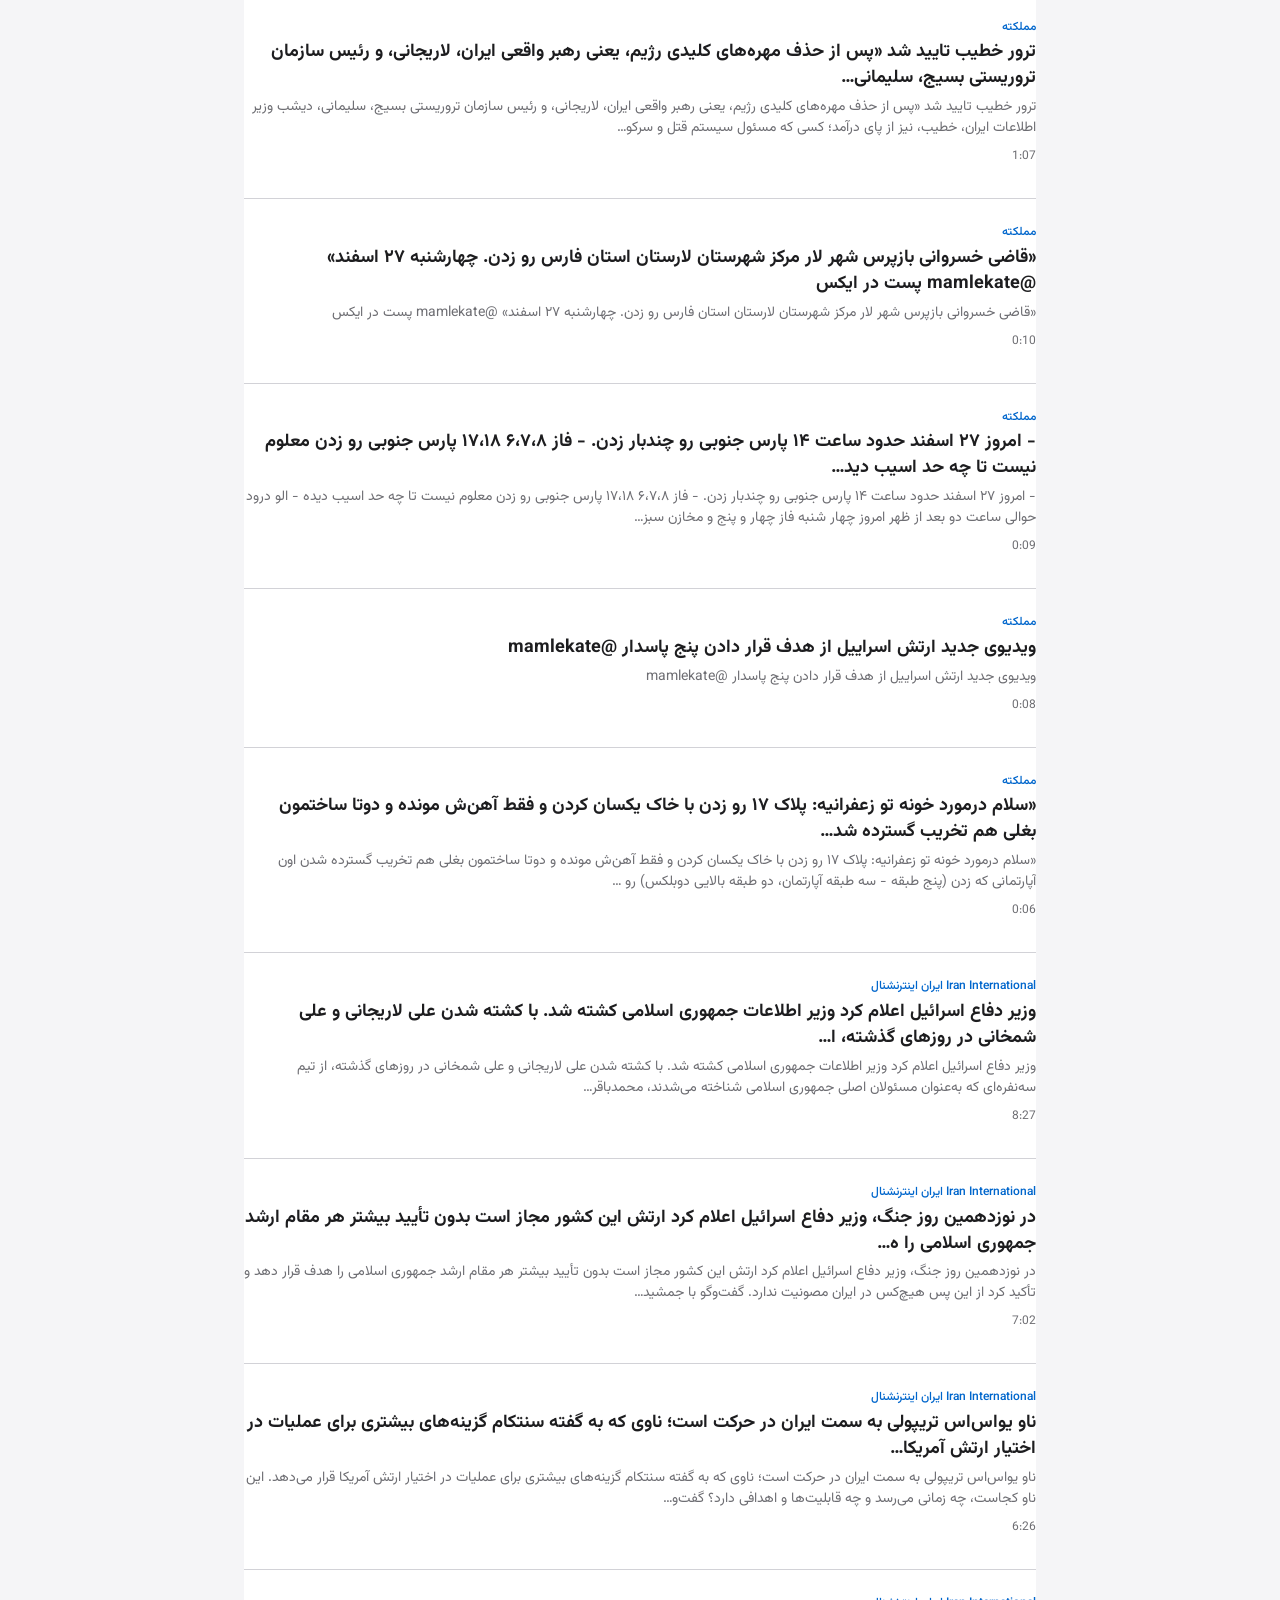
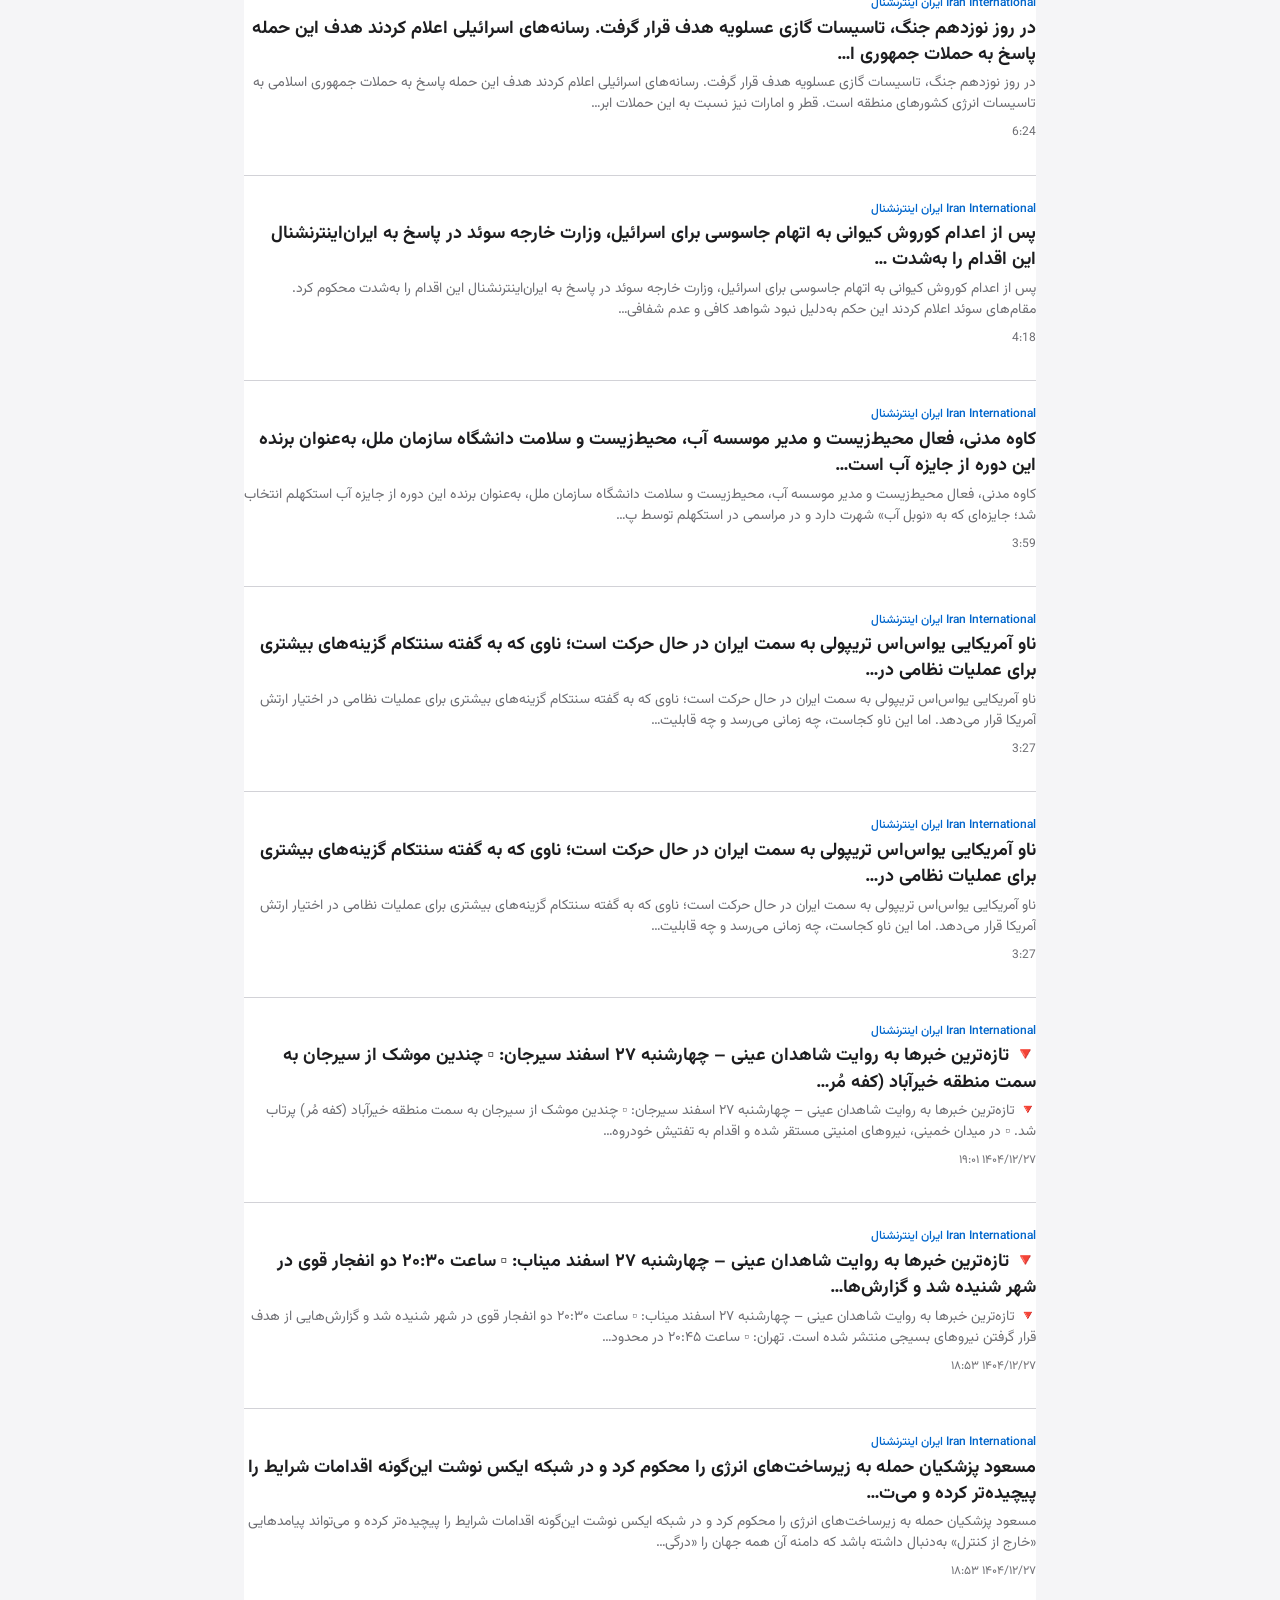
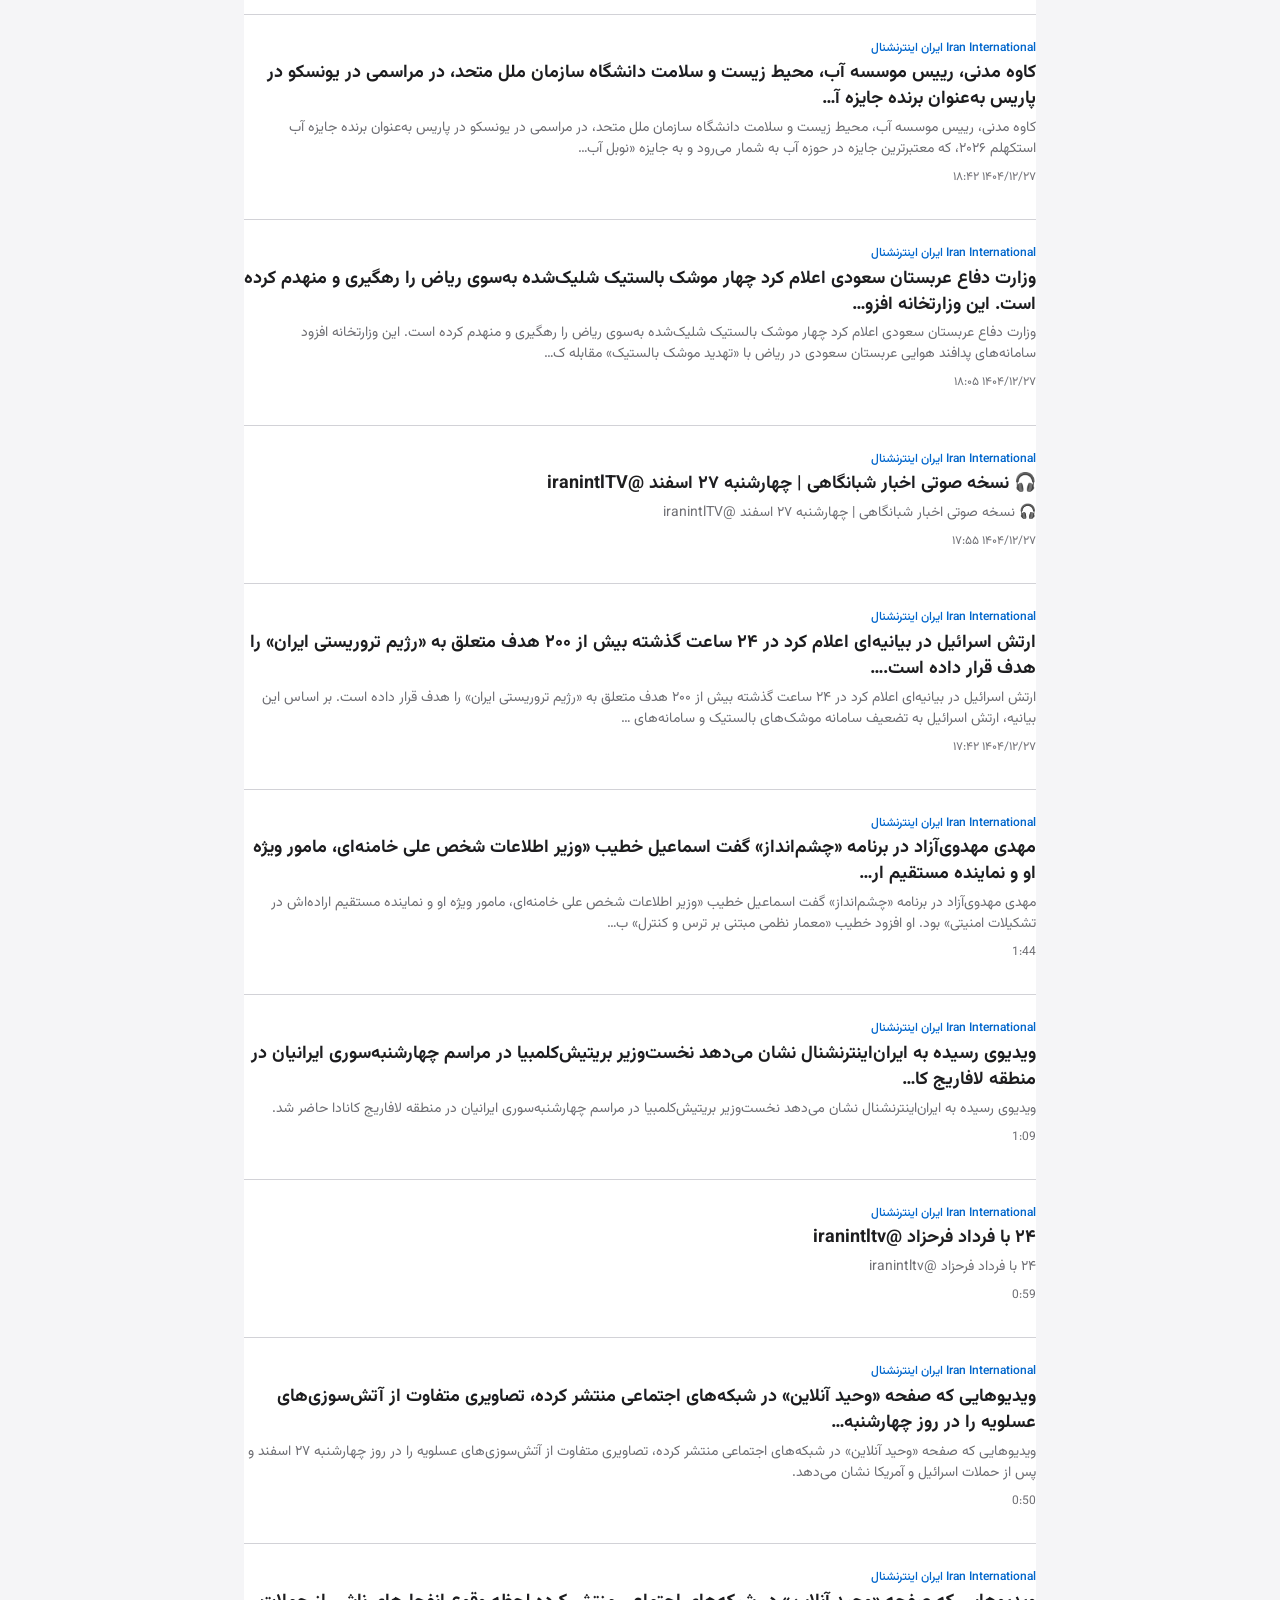
==== commit 9d5aa8eb: "reduce to 15mins. upgrade v5" ====
--- a/index.html
+++ b/index.html
@@ -17,6 +17,7 @@
     </div>
     <div class="app-header__row">
       <div class="app-header__meta">
+        <span id="new-count" class="new-count" aria-hidden="true" style="display: none;"></span>
         <span id="updated">در حال بارگذاری…</span>
         <span class="app-header__daterange" id="daterange" aria-hidden="true"></span>
       </div>
--- a/docs/styles.css
+++ b/docs/styles.css
@@ -1,4 +1,7 @@
 /* RTL news-style UI with Vazirmatn, light/dark theme */
+* {
+  direction: rtl;
+}
 :root {
   --bg: #f5f5f7;
   --bg-elevated: #fff;
@@ -34,12 +37,15 @@
 *::before,
 *::after {
   box-sizing: border-box;
+  font-family: inherit;
+  direction: inherit;
 }
 
 html {
   font-size: 16px;
   -webkit-text-size-adjust: 100%;
   direction: rtl;
+  font-family: var(--font);
 }
 
 body {
@@ -50,6 +56,12 @@
   line-height: 1.6;
   min-height: 100vh;
   text-align: right;
+  direction: rtl;
+}
+
+input, button, select, textarea {
+  font-family: var(--font);
+  direction: rtl;
 }
 
 /* Masthead (news-style) */
@@ -98,6 +110,34 @@
 .app-header__daterange {
   display: block;
   margin-top: 0.25rem;
+}
+
+.new-count {
+  display: inline-block;
+  margin-left: 0.75rem;
+  padding: 0.2rem 0.5rem;
+  font-size: 0.8125rem;
+  font-weight: 600;
+  color: var(--filter-active-text);
+  background: var(--filter-active-bg);
+  border-radius: 6px;
+}
+
+.new-count::before {
+  content: "";
+  display: inline-block;
+  width: 0.4em;
+  height: 0.4em;
+  margin-left: 0.35rem;
+  vertical-align: middle;
+  border-radius: 50%;
+  background: currentColor;
+  animation: new-pulse 1.5s ease-in-out infinite;
+}
+
+@keyframes new-pulse {
+  0%, 100% { opacity: 1; }
+  50% { opacity: 0.5; }
 }
 
 /* Theme toggle */
@@ -170,6 +210,9 @@
   margin: 0 auto;
   padding: 1rem;
   padding-bottom: 2rem;
+  direction: rtl;
+  font-family: var(--font);
+  text-align: right;
 }
 
 .loading,
@@ -213,6 +256,22 @@
 
 .card:first-child {
   padding-top: 0;
+}
+
+.card {
+  position: relative;
+}
+
+.card__badge {
+  position: absolute;
+  top: 0.75rem;
+  right: 0;
+  font-size: 0.6875rem;
+  font-weight: 600;
+  padding: 0.15rem 0.4rem;
+  border-radius: 4px;
+  background: var(--accent);
+  color: var(--filter-active-text);
 }
 
 .card__source {
@@ -255,6 +314,9 @@
   overflow: auto;
   -webkit-overflow-scrolling: touch;
   display: none;
+  direction: rtl;
+  font-family: var(--font);
+  text-align: right;
 }
 
 .reader-overlay.is-open {
@@ -266,6 +328,9 @@
   margin: 0 auto;
   padding: 1rem;
   padding-bottom: 3rem;
+  direction: rtl;
+  font-family: var(--font);
+  text-align: right;
 }
 
 .reader__header {
@@ -326,6 +391,9 @@
   line-height: 1.65;
   white-space: pre-wrap;
   word-wrap: break-word;
+  direction: rtl;
+  font-family: var(--font);
+  text-align: right;
 }
 
 .reader__body.reader__body--html {
